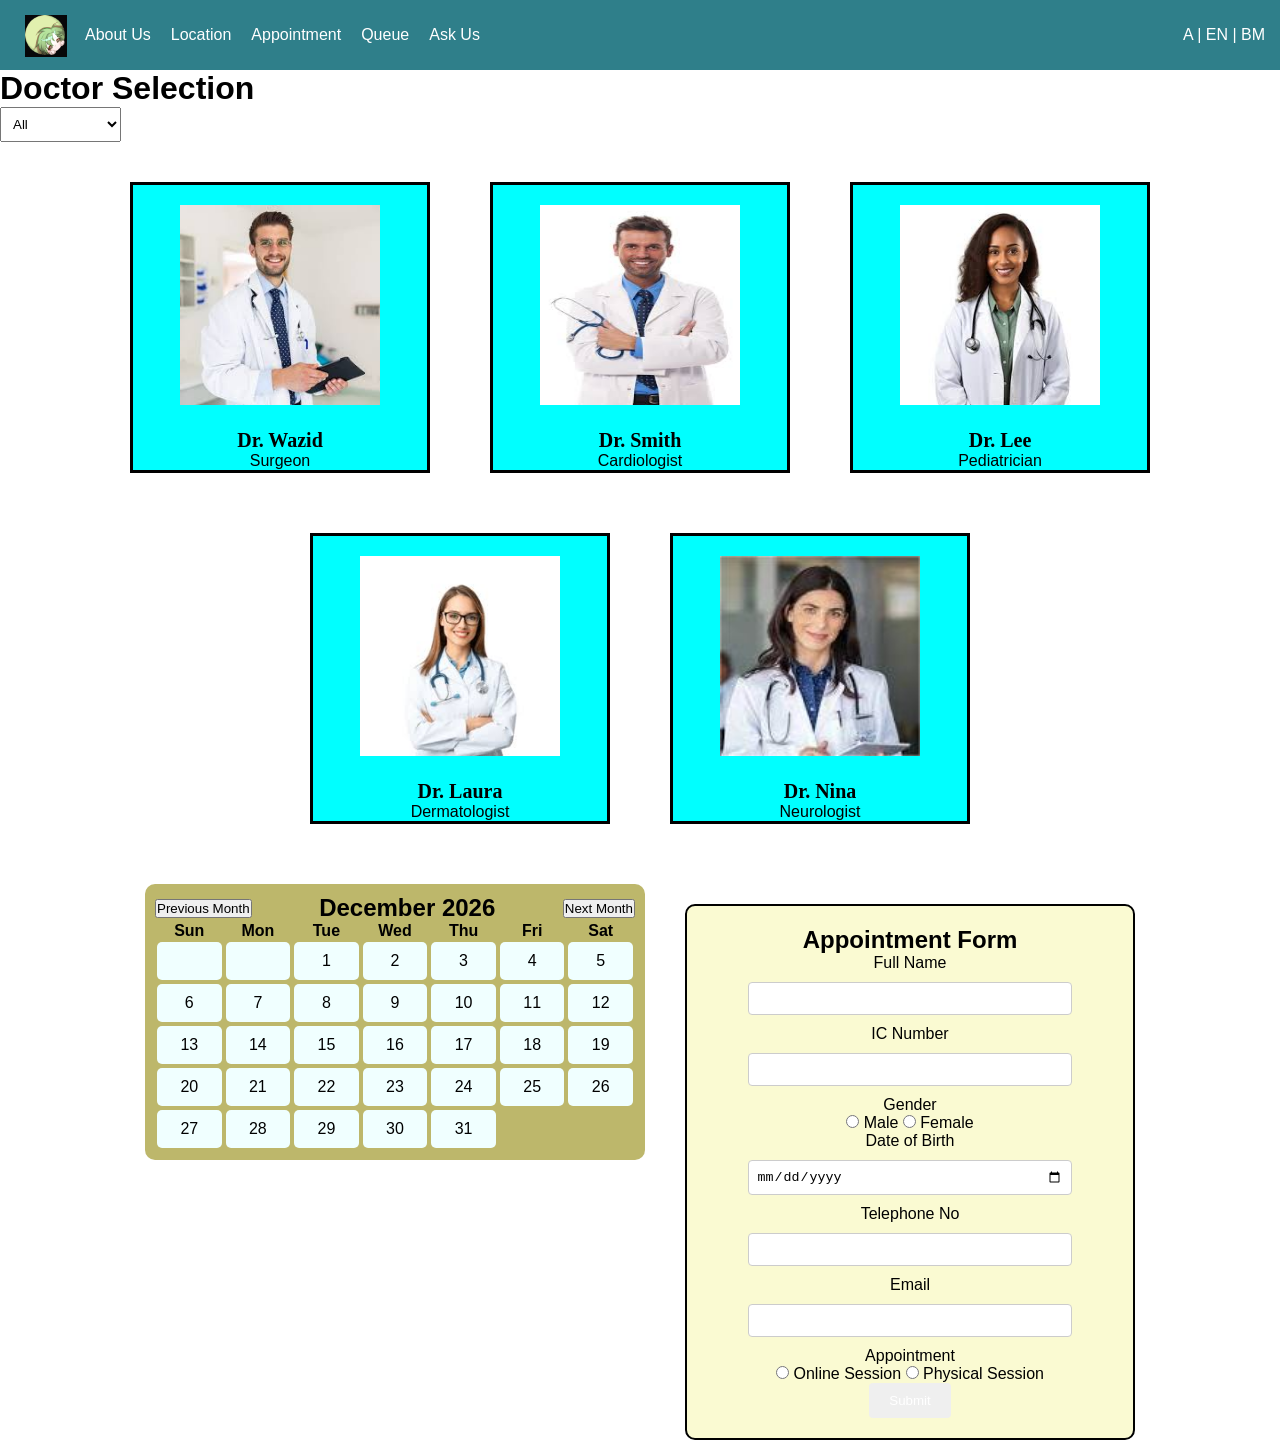
==== app.html @ 0c48ca69 "tkr semua jd navbar usna sticky hover etc just logo punya hover cm x nmpk" ====
<!DOCTYPE html>
<html lang="en">
    <head>
        <meta charset="UTF-8">
        <meta name="viewport" content="width=device-width, initial-scale=1.0">
        <title>Appointment</title>
        <style>

            *{
                margin:0;
                padding:0;
                box-sizing:border-box;
            }

            body{
            margin:0;
            font-family: Arial;
            }

            .navbar {
               background: #2f7f8a;
                padding: 15px;
               display: flex;
               align-items: center;
               position: sticky;
               top: 0;
                  z-index: 1000;
            }

            .navbar a {
               color: white;
               text-decoration: none;
              padding: 10px;
             margin: 0;
            }

            .logo {
               width: 40px;
               height: 40px;
              border-radius: 50%;
              margin-right: 20px;
            }

            .logo:hover{
             background-color:#245e66;
            }

            .lang {
               margin-left: auto;
              color: white;
            }

            .list:hover {
              background-color:#245e66;
            }
            /*navi bar styling*/

            .container {width:300px;
                        margin:20px;
                        background-color: cyan; 
                        text-align:center;
                        border:3px solid black;}
            #container  {display:flex;
                        gap:20px;
                        flex-wrap:wrap;
                        justify-content: center;
                        margin-bottom: 40px;}
            .bottom     {display: flex;
                        flex-direction: row;
                        gap: 40px;
                        align-items: flex-start;
                        justify-content: center;
                        flex-wrap: wrap;}
            .doc_img    {border:1px darkgray;
                        margin-top:20px;
                        margin-bottom:20px;}
            .imgcapt    {font-family:'Times New Roman';
                        font-size:20px;}
            .calendar   {width:500px;
                        padding:10px;
                        border-radius:10px;
                        text-align:center;
                        background: darkkhaki;}
            .header     {display:flex;
                        justify-content:space-between;
                        align-items:center;}
            .days,.dates{display:grid;
                        grid-template-columns:repeat(7,1fr);}
            .days div   {font-weight:bold;}
            .dates div  {padding:10px;
                        margin:2px;
                        background-color: azure;
                        border-radius:5px;
                        cursor:pointer;}
            .dates div:hover{background-color: aquamarine;}
            .selected   {background-color: orange !important;}
            form        {background-color: lightgoldenrodyellow;
                        margin-top: 20px;
                        padding: 20px;
                        text-align:center;
                        border: 2px solid black;
                        border-radius: 10px;
                        width:450px;}
            input[type="text"], input[type="email"], input[type="date"] 
                        {           
                        width: 80%;
                        padding: 8px;
                        margin: 10px 0;
                        border: 1px solid #ccc;
                        border-radius: 4px;}
            input[type="submit"] 
                        {color: white;
                        padding: 10px 20px;
                        border: none;
                        border-radius: 4px;
                        cursor: pointer;}
            input[type="submit"]:hover
                        {background-color: cyan;}
            #docfilter  {margin-bottom:20px;
                        padding:5px;
                        border:1px solid #ccc;
                        border-radius:4px;
                        width:200px;}
            .option:hover {background-color: lightskyblue;}
            #filter {padding: 8px;
                    margin-bottom: 20px;}
        </style>
    </head>
    <body>
        <div class="navbar">
            <div class="logo"><a href="homepage.html"><img src="img/logo.png" alt="To homepage" style="width:42px;height:42px;"></a></div>
            <a href="homepage.html#about-us" class="list">About Us</a>
            <a href="location.html" class="list">Location</a>
            <a href="app.html" class="list">Appointment</a>
            <a href="queue.html" class="list">Queue</a>
            <a href="askDoctor.html" class="list">Ask Us</a>
            <div class="lang">A | EN | BM</div>
        </div>


        <h1>Doctor Selection</h1>
        <select id="filter" onchange="filterDoctors()">
        <option class="option" value="all">All</option>
        <option class="option" value="Surgeon">Surgeon</option>
        <option class="option" value="Cardiologist">Cardiologist</option>
        <option class="option" value="Pediatrician">Pediatrician</option>
        <option class="option" value="Dermatologist">Dermatologist</option>
        <option class="option" value="Neurologist">Neurologist</option>
</select>
        <div id="container"></div>
            <script>
                <!-- Doctor data -->
                let doctors = [
                    {name: "Dr. Wazid",
                     speciality: "Surgeon",
                     image: "doc_image/doc1.jpeg"},

                    {name: "Dr. Smith",
                     speciality: "Cardiologist",
                     image: "doc_image/doc2.jpeg"},

                    {name: "Dr. Lee",
                    speciality: "Pediatrician",
                    image:"doc_image/doc3.jpeg"},

                    {name:"Dr. Laura",
                    speciality: "Dermatologist",
                    image:"doc_image/doc4.jpeg"},

                    {name:"Dr. Nina",
                    speciality: "Neurologist",
                    image:"doc_image/doc5.jpeg"},
                ];
                // Loop for doctor's data
                for (let i=0;i<doctors.length;i++) 
                {
                    document.getElementById("container").innerHTML += `
                        <div class="container">
                            <img class="doc_img" src="${doctors[i].image}" alt="${doctors[i].name}" width="200" height="200"><br>
                            <h3 class="imgcapt">${doctors[i].name}</h3>
                            <p>${doctors[i].speciality}</p>
                        </div>
                    `;
                 }
                 //Filter for doctor's speciality
                function filterDoctors() 
                {
                    let selected = document.getElementById("filter").value;

                    if (selected === "all") 
                    {
                        displayDoctors(doctors);
                    } 

                    else 
                    {
                        let filtered = doctors.filter(doc => doc.speciality === selected);
                        displayDoctors(filtered);
                    }
                }
                function displayDoctors(list) 
                {
                    let container = document.getElementById("container");
                    container.innerHTML = "";

                    for (let i = 0; i < list.length; i++) 
                    {
                        container.innerHTML += `
                        <div class="container">
                            <img class="doc_img" src="${list[i].image}" width="200" height="200"><br>
                            <h3 class="imgcapt">${list[i].name}</h3>
                            <p>${list[i].speciality}</p>
                        </div>`;
                    }
            }
        
            </script>
            <div class="bottom">
            <div class="calendar">
                <div class="header">
                <button onclick="prevMonth()">Previous Month</button>
                <h2 id="monthYear"></h2>
                <button onclick="nextMonth()">Next Month</button>
                </div>
            <div class="days">
                <div>Sun</div>
                <div>Mon</div>
                <div>Tue</div>
                <div>Wed</div>
                <div>Thu</div>
                <div>Fri</div>
                <div>Sat</div>
            </div>
            <div id="dates" class="dates"></div>
        </div>
        <!-- Appointment Form -->
        <form action="">
            <h2>Appointment Form</h2>
            <label for="Full Name">Full Name</label><br>
            <input type="text" name="fname"><br>
            <label for="IC Number">IC Number</label><br>
            <input type="text" name="icno"><br>
            <label for="Gender">Gender</label><br>
            <input type="radio" name="gender" value="male"> Male
            <input type="radio" name="gender" value="female"> Female<br>  
            <label for="Date of Birth">Date of Birth</label><br>
            <input type="date" name="dob"><br>
            <label for="Telephone No">Telephone No</label><br>
            <input type="text" name="telno"><br>
            <label for="Email">Email</label><br>
            <input type="email" name="email"><br>
            <label for="Appointment">Appointment</label><br>
            <input type="radio" name="app" value="Online Session"> Online Session
            <input type="radio" name="app" value="Physical Session"> Physical Session<br>
            <input type="submit" value="Submit">
        </form>
        </div>
        <script>
            //Calendar functionality
            let currentDate= new Date();
            function renderCalendar()
            {
                const dates=document.getElementById("dates");
                const monthYear=document.getElementById("monthYear");
                dates.innerHTML="";
                let year=currentDate.getFullYear();
                let month=currentDate.getMonth();
                let firstDay=new Date(year,month,1).getDay();
                let totalDays=new Date(year,month+1,0).getDate();
                monthYear.innerText=`${currentDate.toLocaleString("default",
                {month:"long",year:"numeric"})}`;

                //empty spaces before start
                for(let i=0;i<firstDay;i++)
                {dates.innerHTML+=`<div></div>`;}

                //actual dates
                for (let i=1;i<=totalDays;i++)
                {
                    dates.innerHTML+=`<div onclick="selectDate(${i})">${i}</div>`;
                }
            }
                function prevMonth()
                {
                    currentDate.setMonth(currentDate.getMonth()-1);
                    renderCalendar();
                }

                function nextMonth()
                {
                    currentDate.setMonth(currentDate.getMonth()+1);
                    renderCalendar();
                }

                function selectDate(day)
                {
                    alert("Selected date: " + day + " " + currentDate.toLocaleString("default",{month:"long",year:"numeric"}));
                }
                
                renderCalendar();

        </script>
        
    </body>
</html>
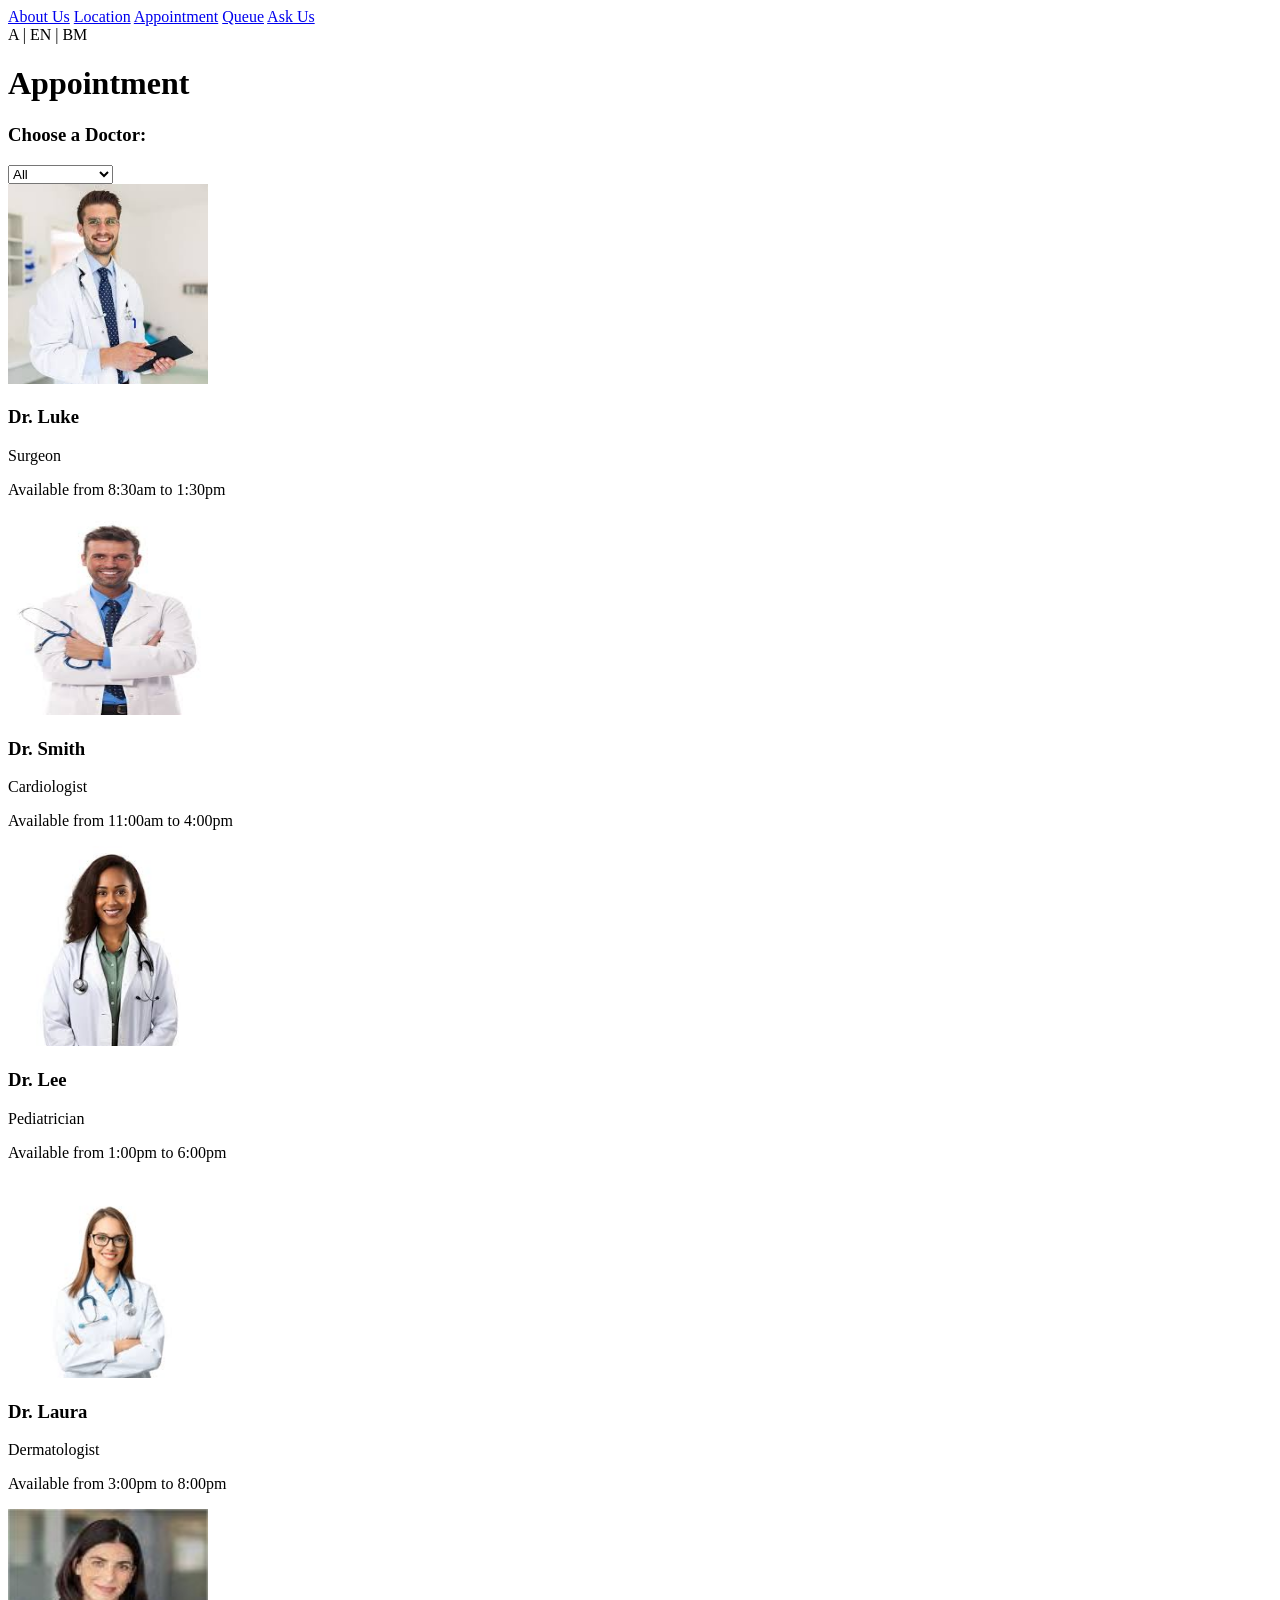
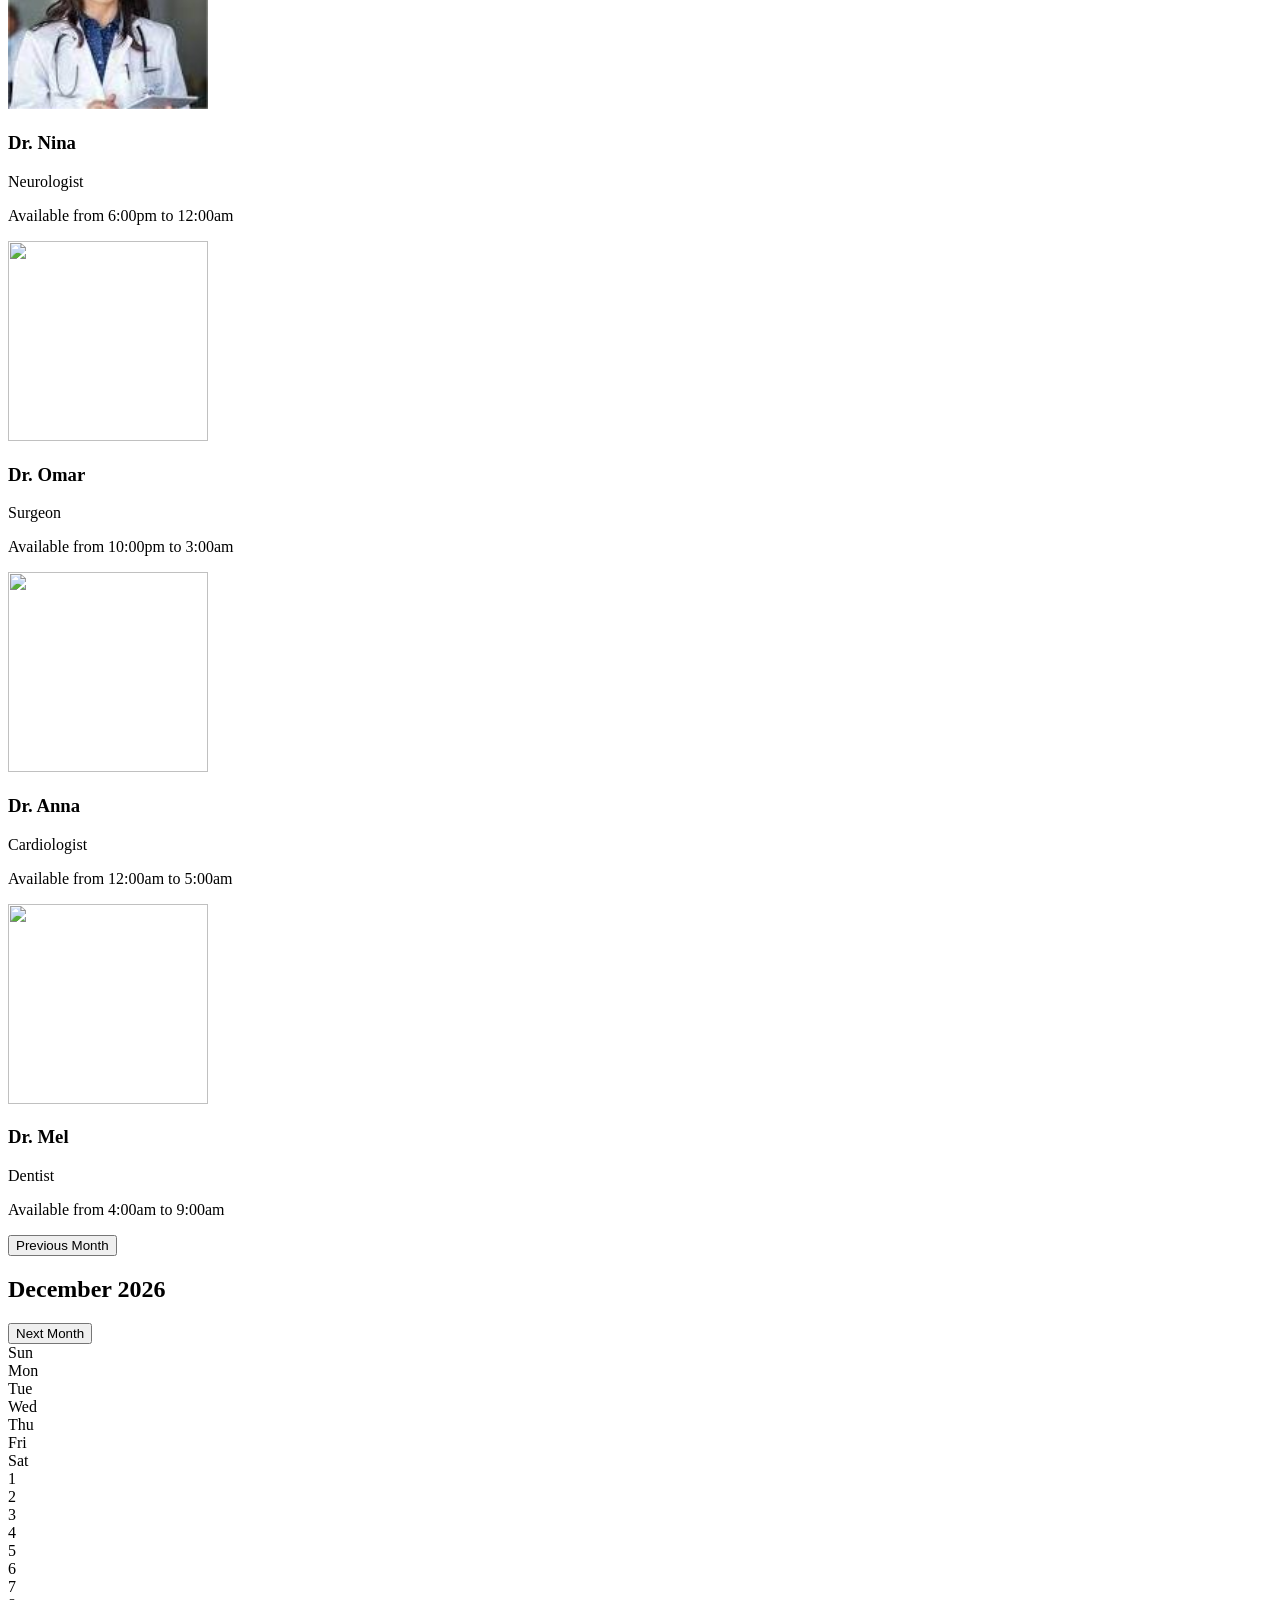
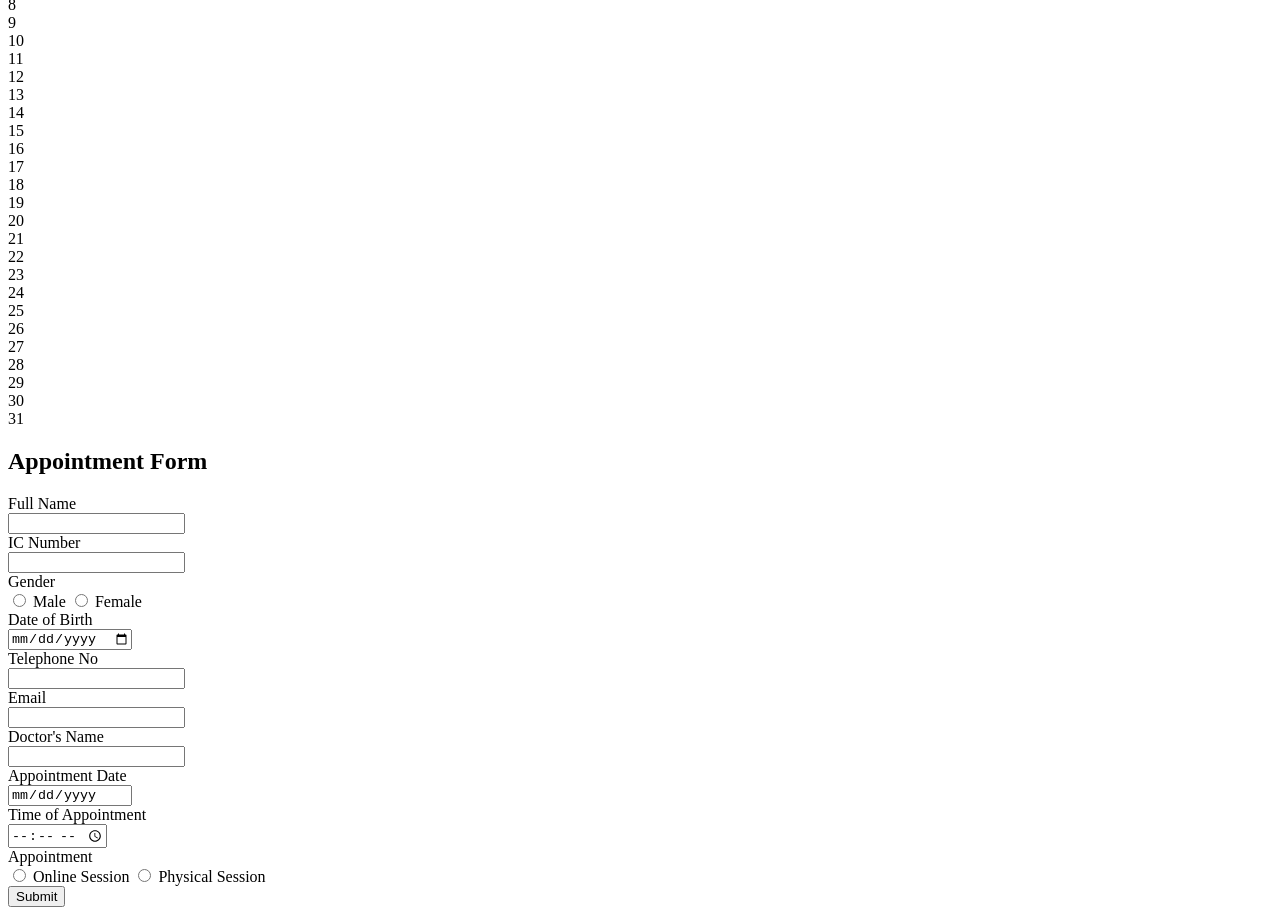
==== commit 8ae5c4dc: "Merge branch 'main' of https://github.com/anbakuia47/Webtech" ====
--- a/app.html
+++ b/app.html
@@ -4,185 +4,86 @@
         <meta charset="UTF-8">
         <meta name="viewport" content="width=device-width, initial-scale=1.0">
         <title>Appointment</title>
-        <style>
-
-            *{
-                margin:0;
-                padding:0;
-                box-sizing:border-box;
-            }
-
-            body{
-            margin:0;
-            font-family: Arial;
-            }
-
-            .navbar {
-               background: #2f7f8a;
-                padding: 15px;
-               display: flex;
-               align-items: center;
-               position: sticky;
-               top: 0;
-                  z-index: 1000;
-            }
-
-            .navbar a {
-               color: white;
-               text-decoration: none;
-              padding: 10px;
-             margin: 0;
-            }
-
-            .logo {
-               width: 40px;
-               height: 40px;
-              border-radius: 50%;
-              margin-right: 20px;
-            }
-
-            .logo:hover{
-             background-color:#245e66;
-            }
-
-            .lang {
-               margin-left: auto;
-              color: white;
-            }
-
-            .list:hover {
-              background-color:#245e66;
-            }
-            /*navi bar styling*/
-
-            .container {width:300px;
-                        margin:20px;
-                        background-color: cyan; 
-                        text-align:center;
-                        border:3px solid black;}
-            #container  {display:flex;
-                        gap:20px;
-                        flex-wrap:wrap;
-                        justify-content: center;
-                        margin-bottom: 40px;}
-            .bottom     {display: flex;
-                        flex-direction: row;
-                        gap: 40px;
-                        align-items: flex-start;
-                        justify-content: center;
-                        flex-wrap: wrap;}
-            .doc_img    {border:1px darkgray;
-                        margin-top:20px;
-                        margin-bottom:20px;}
-            .imgcapt    {font-family:'Times New Roman';
-                        font-size:20px;}
-            .calendar   {width:500px;
-                        padding:10px;
-                        border-radius:10px;
-                        text-align:center;
-                        background: darkkhaki;}
-            .header     {display:flex;
-                        justify-content:space-between;
-                        align-items:center;}
-            .days,.dates{display:grid;
-                        grid-template-columns:repeat(7,1fr);}
-            .days div   {font-weight:bold;}
-            .dates div  {padding:10px;
-                        margin:2px;
-                        background-color: azure;
-                        border-radius:5px;
-                        cursor:pointer;}
-            .dates div:hover{background-color: aquamarine;}
-            .selected   {background-color: orange !important;}
-            form        {background-color: lightgoldenrodyellow;
-                        margin-top: 20px;
-                        padding: 20px;
-                        text-align:center;
-                        border: 2px solid black;
-                        border-radius: 10px;
-                        width:450px;}
-            input[type="text"], input[type="email"], input[type="date"] 
-                        {           
-                        width: 80%;
-                        padding: 8px;
-                        margin: 10px 0;
-                        border: 1px solid #ccc;
-                        border-radius: 4px;}
-            input[type="submit"] 
-                        {color: white;
-                        padding: 10px 20px;
-                        border: none;
-                        border-radius: 4px;
-                        cursor: pointer;}
-            input[type="submit"]:hover
-                        {background-color: cyan;}
-            #docfilter  {margin-bottom:20px;
-                        padding:5px;
-                        border:1px solid #ccc;
-                        border-radius:4px;
-                        width:200px;}
-            .option:hover {background-color: lightskyblue;}
-            #filter {padding: 8px;
-                    margin-bottom: 20px;}
-        </style>
+        <link rel="stylesheet" href="app.css">
     </head>
     <body>
+        <!-- Navigation Bar -->
         <div class="navbar">
-            <div class="logo"><a href="homepage.html"><img src="img/logo.png" alt="To homepage" style="width:42px;height:42px;"></a></div>
-            <a href="homepage.html#about-us" class="list">About Us</a>
-            <a href="location.html" class="list">Location</a>
-            <a href="app.html" class="list">Appointment</a>
-            <a href="queue.html" class="list">Queue</a>
-            <a href="askDoctor.html" class="list">Ask Us</a>
-            <div class="lang">A | EN | BM</div>
+            <div class="logo"></div>
+                <a href="homepage.html">About Us</a>
+                <a href="location.html">Location</a>
+                <a href="app.html">Appointment</a>
+                <a href="queue.html">Queue</a>
+                <a href="askDoctor.html">Ask Us</a>
+                <div class="lang">A | EN | BM</div>
         </div>
-
-
-        <h1>Doctor Selection</h1>
+        <!--Doctor's Filter-->
+        <h1>Appointment</h1>
+        <h3>Choose a Doctor:</h3>
         <select id="filter" onchange="filterDoctors()">
-        <option class="option" value="all">All</option>
-        <option class="option" value="Surgeon">Surgeon</option>
-        <option class="option" value="Cardiologist">Cardiologist</option>
-        <option class="option" value="Pediatrician">Pediatrician</option>
-        <option class="option" value="Dermatologist">Dermatologist</option>
-        <option class="option" value="Neurologist">Neurologist</option>
-</select>
-        <div id="container"></div>
+        <option value="all">All</option>
+        <option value="Surgeon">Surgeon</option>
+        <option value="Cardiologist">Cardiologist</option>
+        <option value="Pediatrician">Pediatrician</option>
+        <option value="Dermatologist">Dermatologist</option>
+        <option value="Neurologist">Neurologist</option>
+        <option value="Dentist">Dentist</option>
+        </select>
+        <div id="doctorList"></div>
             <script>
-                <!-- Doctor data -->
+                //Doctor's data
                 let doctors = [
-                    {name: "Dr. Wazid",
+                    {name: "Dr. Luke",
                      speciality: "Surgeon",
-                     image: "doc_image/doc1.jpeg"},
+                     image: "doc_image/doc1.jpeg",
+                     caption:"Available from 8:30am to 1:30pm",
+                    availability: { start: "08:30", end: "13:30" }},
 
                     {name: "Dr. Smith",
                      speciality: "Cardiologist",
-                     image: "doc_image/doc2.jpeg"},
+                     image: "doc_image/doc2.jpeg",
+                     caption:"Available from 11:00am to 4:00pm",
+                    availability: { start: "11:00", end: "16:00" }},
 
                     {name: "Dr. Lee",
-                    speciality: "Pediatrician",
-                    image:"doc_image/doc3.jpeg"},
+                     speciality: "Pediatrician",
+                     image:"doc_image/doc3.jpeg",
+                     caption:"Available from 1:00pm to 6:00pm",
+                    availability: { start: "13:00", end: "18:00" }},
 
                     {name:"Dr. Laura",
-                    speciality: "Dermatologist",
-                    image:"doc_image/doc4.jpeg"},
+                     speciality: "Dermatologist",
+                     image:"doc_image/doc4.jpeg",
+                     caption:"Available from 3:00pm to 8:00pm",
+                    availability: { start: "15:00", end: "20:00" }},
 
                     {name:"Dr. Nina",
                     speciality: "Neurologist",
-                    image:"doc_image/doc5.jpeg"},
+                    image:"doc_image/doc5.jpeg",
+                    caption:"Available from 6:00pm to 12:00am",
+                    availability: { start: "18:00", end: "00:00" }},
+
+                    {name:"Dr. Omar",
+                     speciality: "Surgeon",
+                     image:"doc_image/doc6.jpeg",
+                     caption:"Available from 10:00pm to 3:00am",
+                     availability: { start: "22:00", end: "03:00" }},
+
+                    {name:"Dr. Anna",
+                     speciality: "Cardiologist",
+                     image:"doc_image/doc7.jpeg",
+                     caption:"Available from 12:00am to 5:00am",
+                     availability: { start: "00:00", end: "05:00" }},
+
+                    {name:"Dr. Mel",
+                    speciality:"Dentist",
+                    image:"doc_image/doc8.jpeg",
+                    caption:"Available from 4:00am to 9:00am",
+                    availability: { start: "04:00", end: "09:00" }}
+                    
                 ];
-                // Loop for doctor's data
-                for (let i=0;i<doctors.length;i++) 
-                {
-                    document.getElementById("container").innerHTML += `
-                        <div class="container">
-                            <img class="doc_img" src="${doctors[i].image}" alt="${doctors[i].name}" width="200" height="200"><br>
-                            <h3 class="imgcapt">${doctors[i].name}</h3>
-                            <p>${doctors[i].speciality}</p>
-                        </div>
-                    `;
-                 }
-                 //Filter for doctor's speciality
+                displayDoctors(doctors);
+                //Filter for doctor's speciality
                 function filterDoctors() 
                 {
                     let selected = document.getElementById("filter").value;
@@ -200,20 +101,34 @@
                 }
                 function displayDoctors(list) 
                 {
-                    let container = document.getElementById("container");
+                    let container = document.getElementById("doctorList");
                     container.innerHTML = "";
 
                     for (let i = 0; i < list.length; i++) 
                     {
                         container.innerHTML += `
-                        <div class="container">
+                        <div class="container" onclick="selectDoctor('${list[i].name}',this)">
                             <img class="doc_img" src="${list[i].image}" width="200" height="200"><br>
                             <h3 class="imgcapt">${list[i].name}</h3>
                             <p>${list[i].speciality}</p>
+                            <p>${list[i].caption}</p>
                         </div>`;
                     }
-            }
-        
+                }
+                let selectedDoctor = null;
+                function selectDoctor(name,element)
+                {
+                     // remove highlight from all doctors
+                    let all = document.querySelectorAll(".container");
+                    all.forEach(d => d.classList.remove("selectedDoctor"));
+
+                    // highlight the chosen doctor
+                    element.classList.add("selectedDoctor");
+
+                    //insert the doctor's name into the form
+                    document.getElementById("docname").value = name;
+                    selectedDoctor = doctors.find(d => d.name === name);
+                }
             </script>
             <div class="bottom">
             <div class="calendar">
@@ -234,32 +149,77 @@
             <div id="dates" class="dates"></div>
         </div>
         <!-- Appointment Form -->
-        <form action="">
+        <form id="appointmentForm">
             <h2>Appointment Form</h2>
-            <label for="Full Name">Full Name</label><br>
-            <input type="text" name="fname"><br>
-            <label for="IC Number">IC Number</label><br>
-            <input type="text" name="icno"><br>
-            <label for="Gender">Gender</label><br>
-            <input type="radio" name="gender" value="male"> Male
-            <input type="radio" name="gender" value="female"> Female<br>  
-            <label for="Date of Birth">Date of Birth</label><br>
-            <input type="date" name="dob"><br>
-            <label for="Telephone No">Telephone No</label><br>
-            <input type="text" name="telno"><br>
-            <label for="Email">Email</label><br>
-            <input type="email" name="email"><br>
-            <label for="Appointment">Appointment</label><br>
-            <input type="radio" name="app" value="Online Session"> Online Session
-            <input type="radio" name="app" value="Physical Session"> Physical Session<br>
+            <label>Full Name</label><br>
+            <input type="text" name="fname" required><br>
+            <label>IC Number</label><br>
+            <input type="text" name="icno" required><br>
+            <label>Gender</label><br>
+            <div class="radio-group">
+                <label><input type="radio" name="gender" value="male" required> Male</label>
+                <label><input type="radio" name="gender" value="female"> Female</label>
+            </div>  
+            <label>Date of Birth</label><br>
+            <input type="date" name="dob" required><br>
+            <label>Telephone No</label><br>
+            <input type="text" name="telno" required><br>
+            <label>Email</label><br>
+            <input type="email" name="email" required><br>
+            <label>Doctor's Name</label><br>
+            <input type="text" id="docname" name="docname" readonly><br>
+            <label>Appointment Date</label><br>
+            <input type="date" id="appointmentDate" name="app_date" readonly><br>
+            <label>Time of Appointment</label><br>
+            <input type="time" name="app_time" required><br>
+            <label>Appointment</label><br>
+            <div class="radio-group">
+                <label><input type="radio" name="app" value="Online Session" required> Online Session</label>
+                <label><input type="radio" name="app" value="Physical Session"> Physical Session</label>
+            </div>
             <input type="submit" value="Submit">
+            <p id="successMsg"></p>
         </form>
         </div>
         <script>
+            document.getElementById("appointmentForm").addEventListener("submit", function(e) 
+            {
+                e.preventDefault(); 
+                let time = document.querySelector("input[name='app_time']").value;
+                if (!selectedDoctor)
+                {
+                    alert("Please select a doctor first!");
+                    return;
+                }
+                let start = selectedDoctor.availability.start;
+                let end = selectedDoctor.availability.end;
+
+                if (start < end) 
+                {
+                    if (time < start || time > end)
+                    {
+                        alert(`Doctor only available between ${start} - ${end}`);
+                        return;
+                    }
+                }
+                else 
+                {
+                    if (!(time >= start || time <= end))
+                    {
+                        alert(`Doctor only available between ${start} - ${end}`);
+                        return;
+                    }
+                }
+
+                // Submitted form message
+                document.getElementById("successMsg").innerText = "Your data has been submitted";
+            });
+
             //Calendar functionality
             let currentDate= new Date();
             function renderCalendar()
             {
+                
                 const dates=document.getElementById("dates");
                 const monthYear=document.getElementById("monthYear");
                 dates.innerHTML="";
@@ -272,12 +232,25 @@
 
                 //empty spaces before start
                 for(let i=0;i<firstDay;i++)
-                {dates.innerHTML+=`<div></div>`;}
+                {
+                    dates.innerHTML+=`<div class="empty"></div>`;
+                }
 
                 //actual dates
+                let today = new Date();
+                today.setHours(0,0,0,0);
                 for (let i=1;i<=totalDays;i++)
                 {
-                    dates.innerHTML+=`<div onclick="selectDate(${i})">${i}</div>`;
+ 
+                    let checkDate = new Date(year, month, i);
+                    if (checkDate < today)  
+                    {
+                        dates.innerHTML += `<div class="empty">${i}</div>`;
+                    }                    
+                    else 
+                    {
+                        dates.innerHTML += `<div onclick="selectDate(${i}, this)">${i}</div>`;
+                    }
                 }
             }
                 function prevMonth()
@@ -292,14 +265,20 @@
                     renderCalendar();
                 }
 
-                function selectDate(day)
-                {
-                    alert("Selected date: " + day + " " + currentDate.toLocaleString("default",{month:"long",year:"numeric"}));
-                }
-                
+                function selectDate(day, element)
+                {
+                    let allDates = document.querySelectorAll("#dates div");
+                    allDates.forEach(d => d.classList.remove("selected"));
+                    let month = currentDate.getMonth();
+                    let year = currentDate.getFullYear();
+                    element.classList.add("selected");
+                    let formattedDate = year + "-" + 
+                    String(month + 1).padStart(2, '0') + "-" + 
+                    String(day).padStart(2, '0');
+                    document.getElementById("appointmentDate").value = formattedDate;
+                }
+
                 renderCalendar();
-
         </script>
-        
     </body>
 </html>
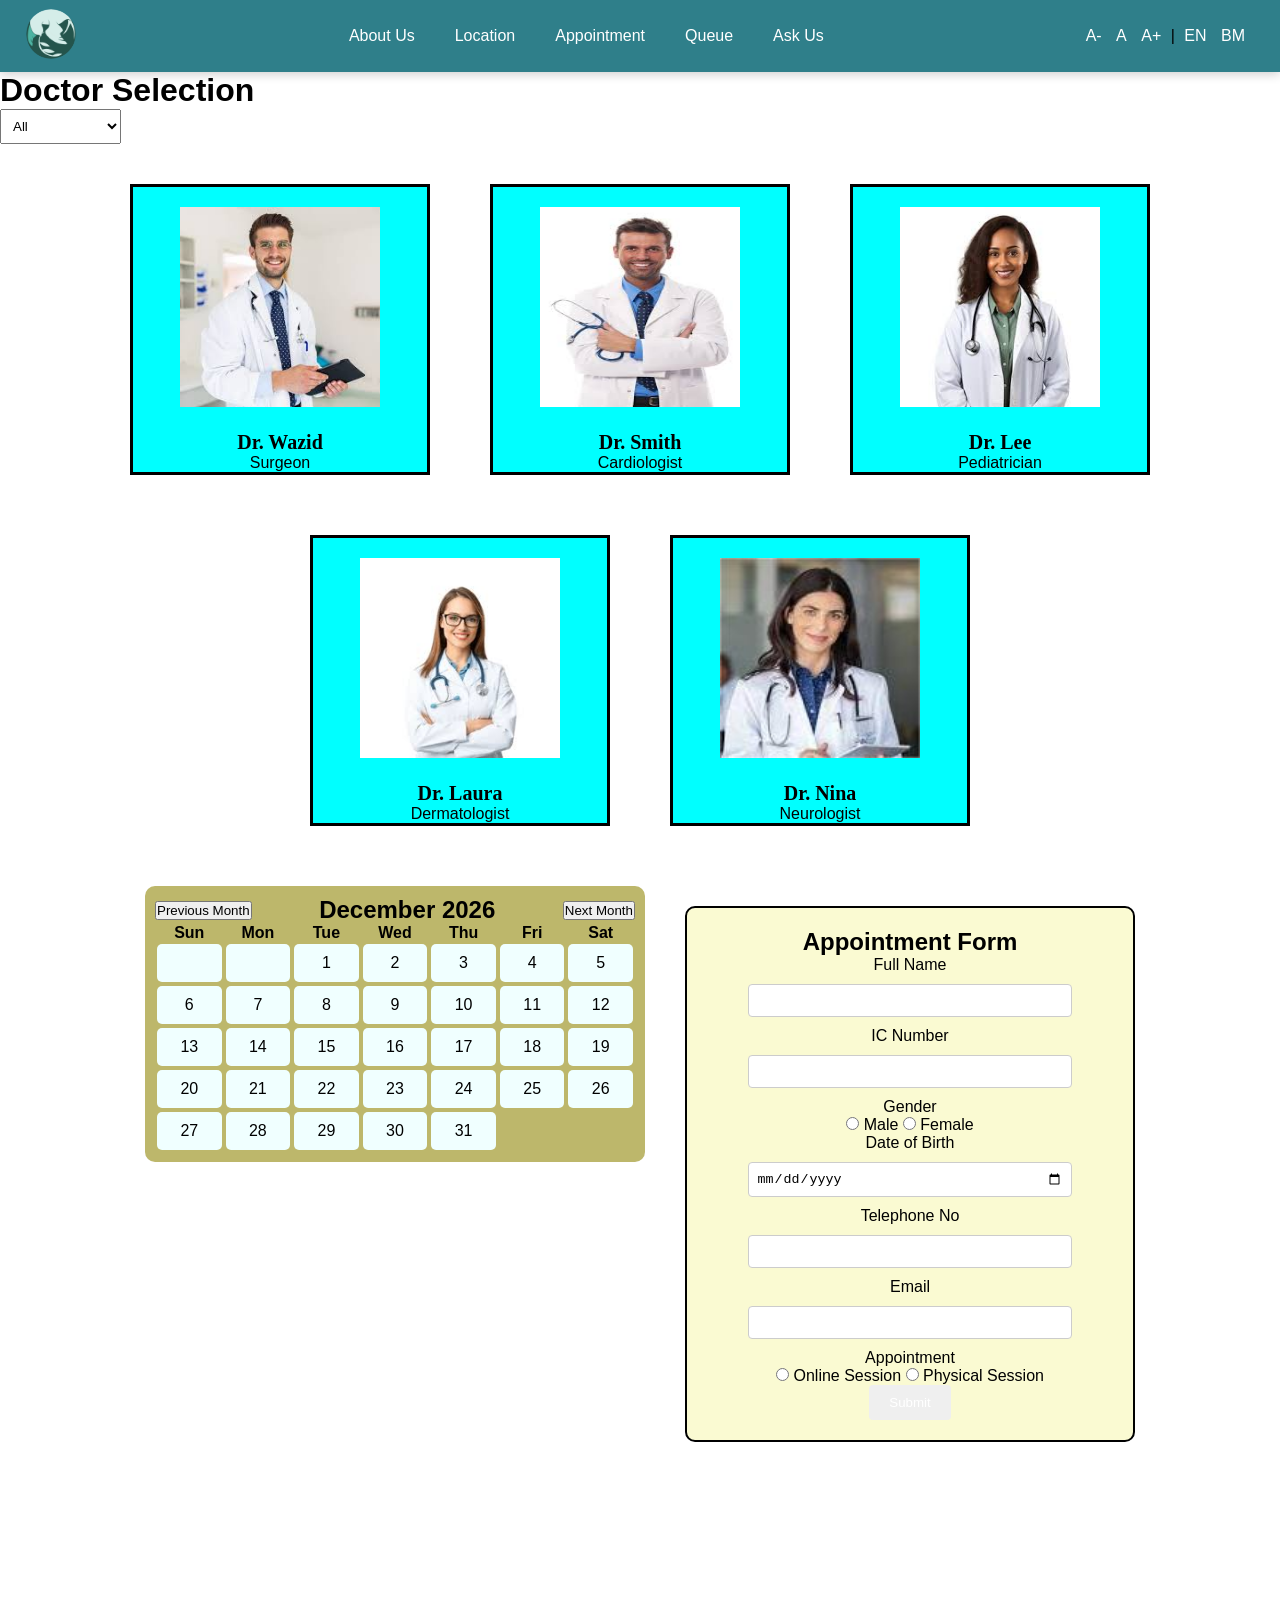
==== commit a942ea1c: "ask us ngan appointment punya navbar fix" ====
--- a/app.html
+++ b/app.html
@@ -4,86 +4,249 @@
         <meta charset="UTF-8">
         <meta name="viewport" content="width=device-width, initial-scale=1.0">
         <title>Appointment</title>
-        <link rel="stylesheet" href="app.css">
+        <style>
+
+            *{
+                margin:0;
+                padding:0;
+                box-sizing:border-box;
+            }
+
+            body{
+                margin:0;
+                font-family: Arial;
+               min-height:200vh;
+            }
+
+            .small-text{
+               font-size: 12px;
+            }
+
+            .medium-text{
+               font-size: 16px;
+            }
+
+            .large-text{
+                font-size: 20px;
+            }
+            .resizable {
+              transition: font-size 0.3s ease;
+            }
+
+            #content{
+                transition: font-size 0.3s ease;
+            }
+
+           .navbar {
+               position: sticky;
+               top: 0;
+               z-index: 1000;
+
+               background: #2f7f8a;
+               padding: 15px 30px;
+
+               display: flex;
+              justify-content: space-between;
+                 align-items: center;
+
+                 width: 100%;
+
+                 box-shadow: 0 2px 10px rgba(0,0,0,0.2);
+            }
+
+            .logo {
+                width: 42px;
+                height: 42px;
+               margin-right: 20px;
+
+                display: flex;
+                align-items: center;
+                justify-content: center;
+            }
+
+            .logo img{
+                width: 50px;
+                height: 50px;
+                object-fit: cover;
+                border-radius: 50%;
+            }
+
+            .logo img:hover{
+                transform: scale(1.05);
+                transition: 0.2s;
+            }
+
+            .menu {
+                display: flex;
+               gap: 40px;
+            }
+
+            .menu a {
+                color: white;
+                text-decoration: none;
+            }
+
+            .menu a:hover {
+                color: #ffd700;
+               border-bottom: 2px solid #ffd700;
+            }
+
+            .right span {
+               color: white;
+               margin: 0 5px;
+               cursor: pointer;
+            }
+
+            .right span:hover {
+               color: #ffd700;
+            }
+            /*navi bar styling*/
+
+            .container {width:300px;
+                        margin:20px;
+                        background-color: cyan; 
+                        text-align:center;
+                        border:3px solid black;}
+            #container  {display:flex;
+                        gap:20px;
+                        flex-wrap:wrap;
+                        justify-content: center;
+                        margin-bottom: 40px;}
+            .bottom     {display: flex;
+                        flex-direction: row;
+                        gap: 40px;
+                        align-items: flex-start;
+                        justify-content: center;
+                        flex-wrap: wrap;}
+            .doc_img    {border:1px darkgray;
+                        margin-top:20px;
+                        margin-bottom:20px;}
+            .imgcapt    {font-family:'Times New Roman';
+                        font-size:20px;}
+            .calendar   {width:500px;
+                        padding:10px;
+                        border-radius:10px;
+                        text-align:center;
+                        background: darkkhaki;}
+            .header     {display:flex;
+                        justify-content:space-between;
+                        align-items:center;}
+            .days,.dates{display:grid;
+                        grid-template-columns:repeat(7,1fr);}
+            .days div   {font-weight:bold;}
+            .dates div  {padding:10px;
+                        margin:2px;
+                        background-color: azure;
+                        border-radius:5px;
+                        cursor:pointer;}
+            .dates div:hover{background-color: aquamarine;}
+            .selected   {background-color: orange !important;}
+            form        {background-color: lightgoldenrodyellow;
+                        margin-top: 20px;
+                        padding: 20px;
+                        text-align:center;
+                        border: 2px solid black;
+                        border-radius: 10px;
+                        width:450px;}
+            input[type="text"], input[type="email"], input[type="date"] 
+                        {           
+                        width: 80%;
+                        padding: 8px;
+                        margin: 10px 0;
+                        border: 1px solid #ccc;
+                        border-radius: 4px;}
+            input[type="submit"] 
+                        {color: white;
+                        padding: 10px 20px;
+                        border: none;
+                        border-radius: 4px;
+                        cursor: pointer;}
+            input[type="submit"]:hover
+                        {background-color: cyan;}
+            #docfilter  {margin-bottom:20px;
+                        padding:5px;
+                        border:1px solid #ccc;
+                        border-radius:4px;
+                        width:200px;}
+            .option:hover {background-color: lightskyblue;}
+            #filter {padding: 8px;
+                    margin-bottom: 20px;}
+        </style>
     </head>
     <body>
-        <!-- Navigation Bar -->
-        <div class="navbar">
-            <div class="logo"></div>
-                <a href="homepage.html">About Us</a>
-                <a href="location.html">Location</a>
-                <a href="app.html">Appointment</a>
-                <a href="queue.html">Queue</a>
-                <a href="askDoctor.html">Ask Us</a>
-                <div class="lang">A | EN | BM</div>
-        </div>
-        <!--Doctor's Filter-->
-        <h1>Appointment</h1>
-        <h3>Choose a Doctor:</h3>
+    <div class="navbar">
+    <div class="logo">
+    <a href="homepage.html">
+        <img src="img/logo.png" alt="To homepage">
+    </a>
+</div>
+
+    <div class="menu resizable medium-text">
+        <a href="homepage.html#about-us" id="navAbout">About Us</a>
+        <a href="location.html" id="navLocation">Location</a>
+        <a href="app.html" id="navApp">Appointment</a>
+        <a href="queue.html" id="navQueue">Queue</a>
+        <a href="askDoctor.html" id="navAsk">Ask Us</a>
+    </div>
+
+    <div class="right resizable medium-text">
+        <span onclick="setFont('small')">A-</span>
+        <span onclick="setFont('medium')">A</span>
+        <span onclick="setFont('large')">A+</span>
+        |
+        <span onclick="setLang('en')">EN</span>
+        <span onclick="setLang('bm')">BM</span>
+    </div>
+</div>
+
+</div>
+
+<div id="content" class="resizable medium-text">
+        <h1>Doctor Selection</h1>
         <select id="filter" onchange="filterDoctors()">
-        <option value="all">All</option>
-        <option value="Surgeon">Surgeon</option>
-        <option value="Cardiologist">Cardiologist</option>
-        <option value="Pediatrician">Pediatrician</option>
-        <option value="Dermatologist">Dermatologist</option>
-        <option value="Neurologist">Neurologist</option>
-        <option value="Dentist">Dentist</option>
-        </select>
-        <div id="doctorList"></div>
+        <option class="option" value="all">All</option>
+        <option class="option" value="Surgeon">Surgeon</option>
+        <option class="option" value="Cardiologist">Cardiologist</option>
+        <option class="option" value="Pediatrician">Pediatrician</option>
+        <option class="option" value="Dermatologist">Dermatologist</option>
+        <option class="option" value="Neurologist">Neurologist</option>
+</select>
+        <div id="container"></div>
             <script>
-                //Doctor's data
+                <!-- Doctor data -->
                 let doctors = [
-                    {name: "Dr. Luke",
+                    {name: "Dr. Wazid",
                      speciality: "Surgeon",
-                     image: "doc_image/doc1.jpeg",
-                     caption:"Available from 8:30am to 1:30pm",
-                    availability: { start: "08:30", end: "13:30" }},
+                     image: "doc_image/doc1.jpeg"},
 
                     {name: "Dr. Smith",
                      speciality: "Cardiologist",
-                     image: "doc_image/doc2.jpeg",
-                     caption:"Available from 11:00am to 4:00pm",
-                    availability: { start: "11:00", end: "16:00" }},
+                     image: "doc_image/doc2.jpeg"},
 
                     {name: "Dr. Lee",
-                     speciality: "Pediatrician",
-                     image:"doc_image/doc3.jpeg",
-                     caption:"Available from 1:00pm to 6:00pm",
-                    availability: { start: "13:00", end: "18:00" }},
+                    speciality: "Pediatrician",
+                    image:"doc_image/doc3.jpeg"},
 
                     {name:"Dr. Laura",
-                     speciality: "Dermatologist",
-                     image:"doc_image/doc4.jpeg",
-                     caption:"Available from 3:00pm to 8:00pm",
-                    availability: { start: "15:00", end: "20:00" }},
+                    speciality: "Dermatologist",
+                    image:"doc_image/doc4.jpeg"},
 
                     {name:"Dr. Nina",
                     speciality: "Neurologist",
-                    image:"doc_image/doc5.jpeg",
-                    caption:"Available from 6:00pm to 12:00am",
-                    availability: { start: "18:00", end: "00:00" }},
-
-                    {name:"Dr. Omar",
-                     speciality: "Surgeon",
-                     image:"doc_image/doc6.jpeg",
-                     caption:"Available from 10:00pm to 3:00am",
-                     availability: { start: "22:00", end: "03:00" }},
-
-                    {name:"Dr. Anna",
-                     speciality: "Cardiologist",
-                     image:"doc_image/doc7.jpeg",
-                     caption:"Available from 12:00am to 5:00am",
-                     availability: { start: "00:00", end: "05:00" }},
-
-                    {name:"Dr. Mel",
-                    speciality:"Dentist",
-                    image:"doc_image/doc8.jpeg",
-                    caption:"Available from 4:00am to 9:00am",
-                    availability: { start: "04:00", end: "09:00" }}
-                    
+                    image:"doc_image/doc5.jpeg"},
                 ];
-                displayDoctors(doctors);
-                //Filter for doctor's speciality
+                // Loop for doctor's data
+                for (let i=0;i<doctors.length;i++) 
+                {
+                    document.getElementById("container").innerHTML += `
+                        <div class="container">
+                            <img class="doc_img" src="${doctors[i].image}" alt="${doctors[i].name}" width="200" height="200"><br>
+                            <h3 class="imgcapt">${doctors[i].name}</h3>
+                            <p>${doctors[i].speciality}</p>
+                        </div>
+                    `;
+                 }
+                 //Filter for doctor's speciality
                 function filterDoctors() 
                 {
                     let selected = document.getElementById("filter").value;
@@ -101,34 +264,20 @@
                 }
                 function displayDoctors(list) 
                 {
-                    let container = document.getElementById("doctorList");
+                    let container = document.getElementById("container");
                     container.innerHTML = "";
 
                     for (let i = 0; i < list.length; i++) 
                     {
                         container.innerHTML += `
-                        <div class="container" onclick="selectDoctor('${list[i].name}',this)">
+                        <div class="container">
                             <img class="doc_img" src="${list[i].image}" width="200" height="200"><br>
                             <h3 class="imgcapt">${list[i].name}</h3>
                             <p>${list[i].speciality}</p>
-                            <p>${list[i].caption}</p>
                         </div>`;
                     }
-                }
-                let selectedDoctor = null;
-                function selectDoctor(name,element)
-                {
-                     // remove highlight from all doctors
-                    let all = document.querySelectorAll(".container");
-                    all.forEach(d => d.classList.remove("selectedDoctor"));
-
-                    // highlight the chosen doctor
-                    element.classList.add("selectedDoctor");
-
-                    //insert the doctor's name into the form
-                    document.getElementById("docname").value = name;
-                    selectedDoctor = doctors.find(d => d.name === name);
-                }
+            }
+        
             </script>
             <div class="bottom">
             <div class="calendar">
@@ -149,77 +298,32 @@
             <div id="dates" class="dates"></div>
         </div>
         <!-- Appointment Form -->
-        <form id="appointmentForm">
+        <form action="">
             <h2>Appointment Form</h2>
-            <label>Full Name</label><br>
-            <input type="text" name="fname" required><br>
-            <label>IC Number</label><br>
-            <input type="text" name="icno" required><br>
-            <label>Gender</label><br>
-            <div class="radio-group">
-                <label><input type="radio" name="gender" value="male" required> Male</label>
-                <label><input type="radio" name="gender" value="female"> Female</label>
-            </div>  
-            <label>Date of Birth</label><br>
-            <input type="date" name="dob" required><br>
-            <label>Telephone No</label><br>
-            <input type="text" name="telno" required><br>
-            <label>Email</label><br>
-            <input type="email" name="email" required><br>
-            <label>Doctor's Name</label><br>
-            <input type="text" id="docname" name="docname" readonly><br>
-            <label>Appointment Date</label><br>
-            <input type="date" id="appointmentDate" name="app_date" readonly><br>
-            <label>Time of Appointment</label><br>
-            <input type="time" name="app_time" required><br>
-            <label>Appointment</label><br>
-            <div class="radio-group">
-                <label><input type="radio" name="app" value="Online Session" required> Online Session</label>
-                <label><input type="radio" name="app" value="Physical Session"> Physical Session</label>
-            </div>
+            <label for="Full Name">Full Name</label><br>
+            <input type="text" name="fname"><br>
+            <label for="IC Number">IC Number</label><br>
+            <input type="text" name="icno"><br>
+            <label for="Gender">Gender</label><br>
+            <input type="radio" name="gender" value="male"> Male
+            <input type="radio" name="gender" value="female"> Female<br>  
+            <label for="Date of Birth">Date of Birth</label><br>
+            <input type="date" name="dob"><br>
+            <label for="Telephone No">Telephone No</label><br>
+            <input type="text" name="telno"><br>
+            <label for="Email">Email</label><br>
+            <input type="email" name="email"><br>
+            <label for="Appointment">Appointment</label><br>
+            <input type="radio" name="app" value="Online Session"> Online Session
+            <input type="radio" name="app" value="Physical Session"> Physical Session<br>
             <input type="submit" value="Submit">
-            <p id="successMsg"></p>
         </form>
         </div>
         <script>
-            document.getElementById("appointmentForm").addEventListener("submit", function(e) 
-            {
-                e.preventDefault(); 
-                let time = document.querySelector("input[name='app_time']").value;
-                if (!selectedDoctor)
-                {
-                    alert("Please select a doctor first!");
-                    return;
-                }
-                let start = selectedDoctor.availability.start;
-                let end = selectedDoctor.availability.end;
-
-                if (start < end) 
-                {
-                    if (time < start || time > end)
-                    {
-                        alert(`Doctor only available between ${start} - ${end}`);
-                        return;
-                    }
-                }
-                else 
-                {
-                    if (!(time >= start || time <= end))
-                    {
-                        alert(`Doctor only available between ${start} - ${end}`);
-                        return;
-                    }
-                }
-
-                // Submitted form message
-                document.getElementById("successMsg").innerText = "Your data has been submitted";
-            });
-
             //Calendar functionality
             let currentDate= new Date();
             function renderCalendar()
             {
-                
                 const dates=document.getElementById("dates");
                 const monthYear=document.getElementById("monthYear");
                 dates.innerHTML="";
@@ -232,25 +336,12 @@
 
                 //empty spaces before start
                 for(let i=0;i<firstDay;i++)
-                {
-                    dates.innerHTML+=`<div class="empty"></div>`;
-                }
+                {dates.innerHTML+=`<div></div>`;}
 
                 //actual dates
-                let today = new Date();
-                today.setHours(0,0,0,0);
                 for (let i=1;i<=totalDays;i++)
                 {
- 
-                    let checkDate = new Date(year, month, i);
-                    if (checkDate < today)  
-                    {
-                        dates.innerHTML += `<div class="empty">${i}</div>`;
-                    }                    
-                    else 
-                    {
-                        dates.innerHTML += `<div onclick="selectDate(${i}, this)">${i}</div>`;
-                    }
+                    dates.innerHTML+=`<div onclick="selectDate(${i})">${i}</div>`;
                 }
             }
                 function prevMonth()
@@ -265,20 +356,78 @@
                     renderCalendar();
                 }
 
-                function selectDate(day, element)
-                {
-                    let allDates = document.querySelectorAll("#dates div");
-                    allDates.forEach(d => d.classList.remove("selected"));
-                    let month = currentDate.getMonth();
-                    let year = currentDate.getFullYear();
-                    element.classList.add("selected");
-                    let formattedDate = year + "-" + 
-                    String(month + 1).padStart(2, '0') + "-" + 
-                    String(day).padStart(2, '0');
-                    document.getElementById("appointmentDate").value = formattedDate;
+                function selectDate(day)
+                {
+                    alert("Selected date: " + day + " " + currentDate.toLocaleString("default",{month:"long",year:"numeric"}));
                 }
-
+                
                 renderCalendar();
+
         </script>
+        <script>
+function setFont(size){
+
+    let elements = document.getElementsByClassName("resizable");
+
+    for(let i = 0; i < elements.length; i++){
+
+        elements[i].classList.remove("small-text");
+        elements[i].classList.remove("medium-text");
+        elements[i].classList.remove("large-text");
+
+        if(size == "small"){
+            elements[i].classList.add("small-text");
+        }
+
+        else if(size == "medium"){
+            elements[i].classList.add("medium-text");
+        }
+
+        else{
+            elements[i].classList.add("large-text");
+        }
+    }
+}
+</script>
+      </div>  
+
+      <script>
+
+// LANGUAGE DATA
+const text = {
+
+    en: {
+        navAbout: "About Us",
+        navLocation: "Location",
+        navApp: "Appointment",
+        navQueue: "Queue",
+        navAsk: "Ask Us"
+    },
+
+    bm: {
+        navAbout: "Tentang Kami",
+        navLocation: "Lokasi",
+        navApp: "Temu Janji",
+        navQueue: "Giliran",
+        navAsk: "Tanya Kami"
+    }
+
+};
+
+// CHANGE LANGUAGE
+function setLang(lang){
+
+    document.getElementById("navAbout").innerHTML = text[lang].navAbout;
+
+    document.getElementById("navLocation").innerHTML = text[lang].navLocation;
+
+    document.getElementById("navApp").innerHTML = text[lang].navApp;
+
+    document.getElementById("navQueue").innerHTML = text[lang].navQueue;
+
+    document.getElementById("navAsk").innerHTML = text[lang].navAsk;
+}
+
+</script>
     </body>
 </html>
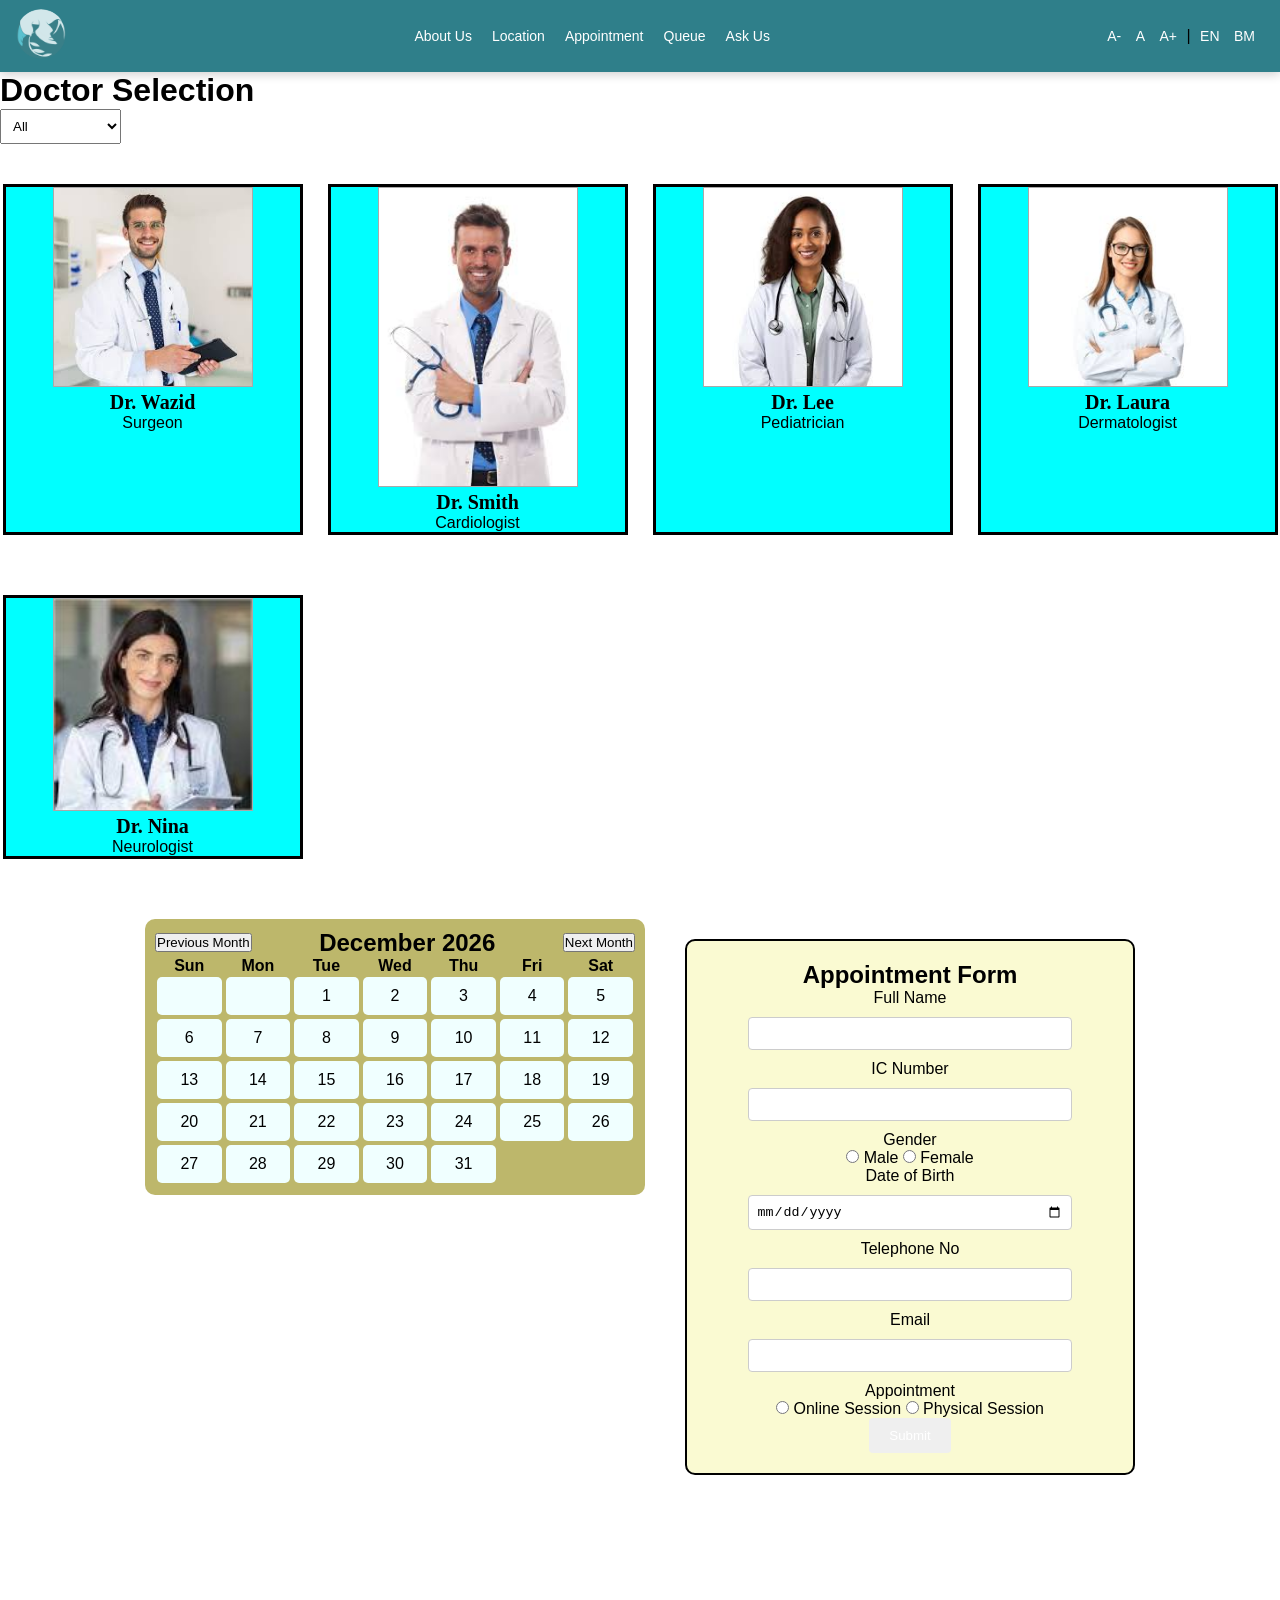
==== commit dadcc4b1: "membolehkan resizing page size mobile (location je blum lg)" ====
--- a/app.html
+++ b/app.html
@@ -5,7 +5,9 @@
         <meta name="viewport" content="width=device-width, initial-scale=1.0">
         <title>Appointment</title>
         <style>
-
+            html {
+            overflow-x: hidden;
+            }
             *{
                 margin:0;
                 padding:0;
@@ -38,21 +40,23 @@
             }
 
            .navbar {
-               position: sticky;
-               top: 0;
-               z-index: 1000;
-
-               background: #2f7f8a;
-               padding: 15px 30px;
-
-               display: flex;
-              justify-content: space-between;
-                 align-items: center;
-
-                 width: 100%;
-
-                 box-shadow: 0 2px 10px rgba(0,0,0,0.2);
-            }
+    position: sticky;
+    top: 0;
+    z-index: 1000;
+
+    background: #2f7f8a;
+    padding: 15px 20px;
+
+    display: flex;
+    align-items: center;
+    justify-content: space-between;
+
+    width: 100%;
+
+    box-shadow: 0 2px 10px rgba(0,0,0,0.2);
+
+    flex-wrap: nowrap;
+}
 
             .logo {
                 width: 42px;
@@ -77,13 +81,22 @@
             }
 
             .menu {
-                display: flex;
-               gap: 40px;
-            }
+    display: flex;
+    gap: 20px;
+
+    flex: 1;
+    justify-content: center;
+
+    flex-wrap: nowrap;
+}
 
             .menu a {
                 color: white;
                 text-decoration: none;
+            }
+            .menu a,
+            .right span {
+                font-size: 14px;
             }
 
             .menu a:hover {
@@ -102,15 +115,47 @@
             }
             /*navi bar styling*/
 
-            .container {width:300px;
+            /*--query on media type shi --*/
+            @media screen and (max-width: 768px) {
+
+    .navbar {
+        padding: 15px;
+        flex-wrap: wrap;
+        gap: 15px;
+    }
+
+    .menu {
+        gap: 20px;
+        flex-wrap: wrap;
+        justify-content: center;
+    }
+
+    .bottom {
+        flex-direction: column;
+        align-items: center;
+    }
+
+    .calendar,
+    form {
+        width: 100%;
+    }
+
+    #filter {
+        width: 100%;
+        max-width: 250px;
+    }
+}
+
+            .container {width: 100%;
+                        max-width: 300px;
                         margin:20px;
                         background-color: cyan; 
                         text-align:center;
                         border:3px solid black;}
-            #container  {display:flex;
-                        gap:20px;
-                        flex-wrap:wrap;
-                        justify-content: center;
+            #container  {display: grid;
+                        grid-template-columns: repeat(auto-fit, minmax(250px, 1fr));
+                        gap: 20px;
+                        justify-items: center;
                         margin-bottom: 40px;}
             .bottom     {display: flex;
                         flex-direction: row;
@@ -118,12 +163,15 @@
                         align-items: flex-start;
                         justify-content: center;
                         flex-wrap: wrap;}
-            .doc_img    {border:1px darkgray;
-                        margin-top:20px;
-                        margin-bottom:20px;}
+            .doc_img    {width: 100%;
+                        max-width: 200px;
+                        height: auto;
+
+                        border: 1px solid darkgray;}
             .imgcapt    {font-family:'Times New Roman';
                         font-size:20px;}
-            .calendar   {width:500px;
+            .calendar   {width: 100%;
+                        max-width: 500px;
                         padding:10px;
                         border-radius:10px;
                         text-align:center;
@@ -142,12 +190,14 @@
             .dates div:hover{background-color: aquamarine;}
             .selected   {background-color: orange !important;}
             form        {background-color: lightgoldenrodyellow;
+                
                         margin-top: 20px;
                         padding: 20px;
                         text-align:center;
                         border: 2px solid black;
                         border-radius: 10px;
-                        width:450px;}
+                        width: 100%;
+                        max-width: 450px;}
             input[type="text"], input[type="email"], input[type="date"] 
                         {           
                         width: 80%;
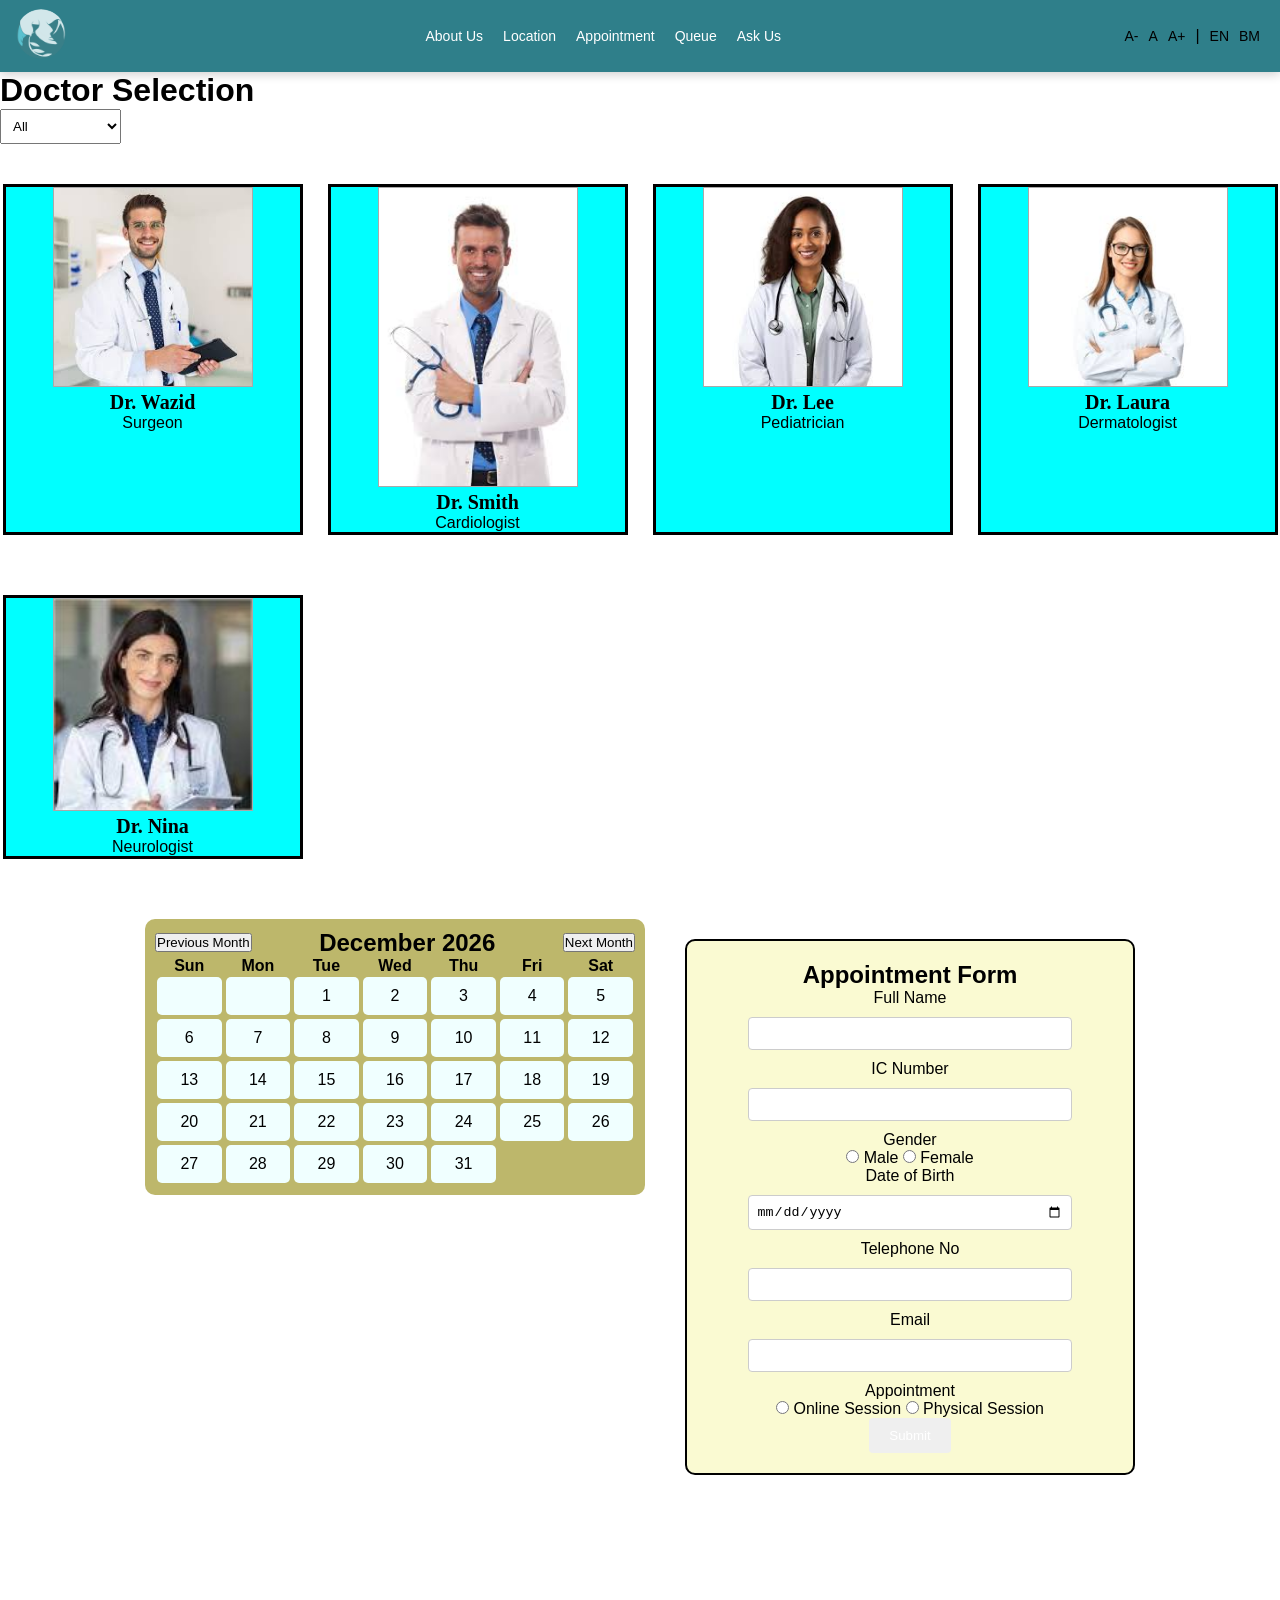
==== commit 13374c62: "commition" ====
--- a/app.html
+++ b/app.html
@@ -104,31 +104,61 @@
                border-bottom: 2px solid #ffd700;
             }
 
-            .right span {
-               color: white;
-               margin: 0 5px;
-               cursor: pointer;
-            }
-
-            .right span:hover {
-               color: #ffd700;
-            }
+            .right {
+  display: flex;
+  align-items: center;
+  gap: 10px;          /* space between buttons */
+  flex-wrap: nowrap;  /* prevent wrapping */
+}
+
+.right span {
+  white-space: nowrap; /* keep text on one line */
+}
             /*navi bar styling*/
 
             /*--query on media type shi --*/
             @media screen and (max-width: 768px) {
 
     .navbar {
-        padding: 15px;
-        flex-wrap: wrap;
-        gap: 15px;
-    }
+  position: sticky;
+  top: 0;
+  z-index: 1000;
+
+  background: #2f7f8a;
+  padding: 15px 30px;   /* match AskDoctor bar */
+
+  display: flex;
+  justify-content: space-between; /* align like AskDoctor */
+  align-items: center;
+
+  width: 100%;
+  box-shadow: 0 2px 10px rgba(0,0,0,0.2);
+}
 
     .menu {
-        gap: 20px;
-        flex-wrap: wrap;
-        justify-content: center;
-    }
+  display: flex;
+  gap: 40px;            /* match AskDoctor spacing */
+}
+.menu a {
+  color: white;
+  text-decoration: none;
+}
+
+.menu a:hover {
+  color: #ffd700;
+  border-bottom: 2px solid #ffd700;
+}
+
+/* RIGHT SECTION */
+.right span {
+  margin: 0 5px;
+  cursor: pointer;
+  color: white;
+}
+
+.right span:hover {
+  color: #ffd700;
+}
 
     .bottom {
         flex-direction: column;
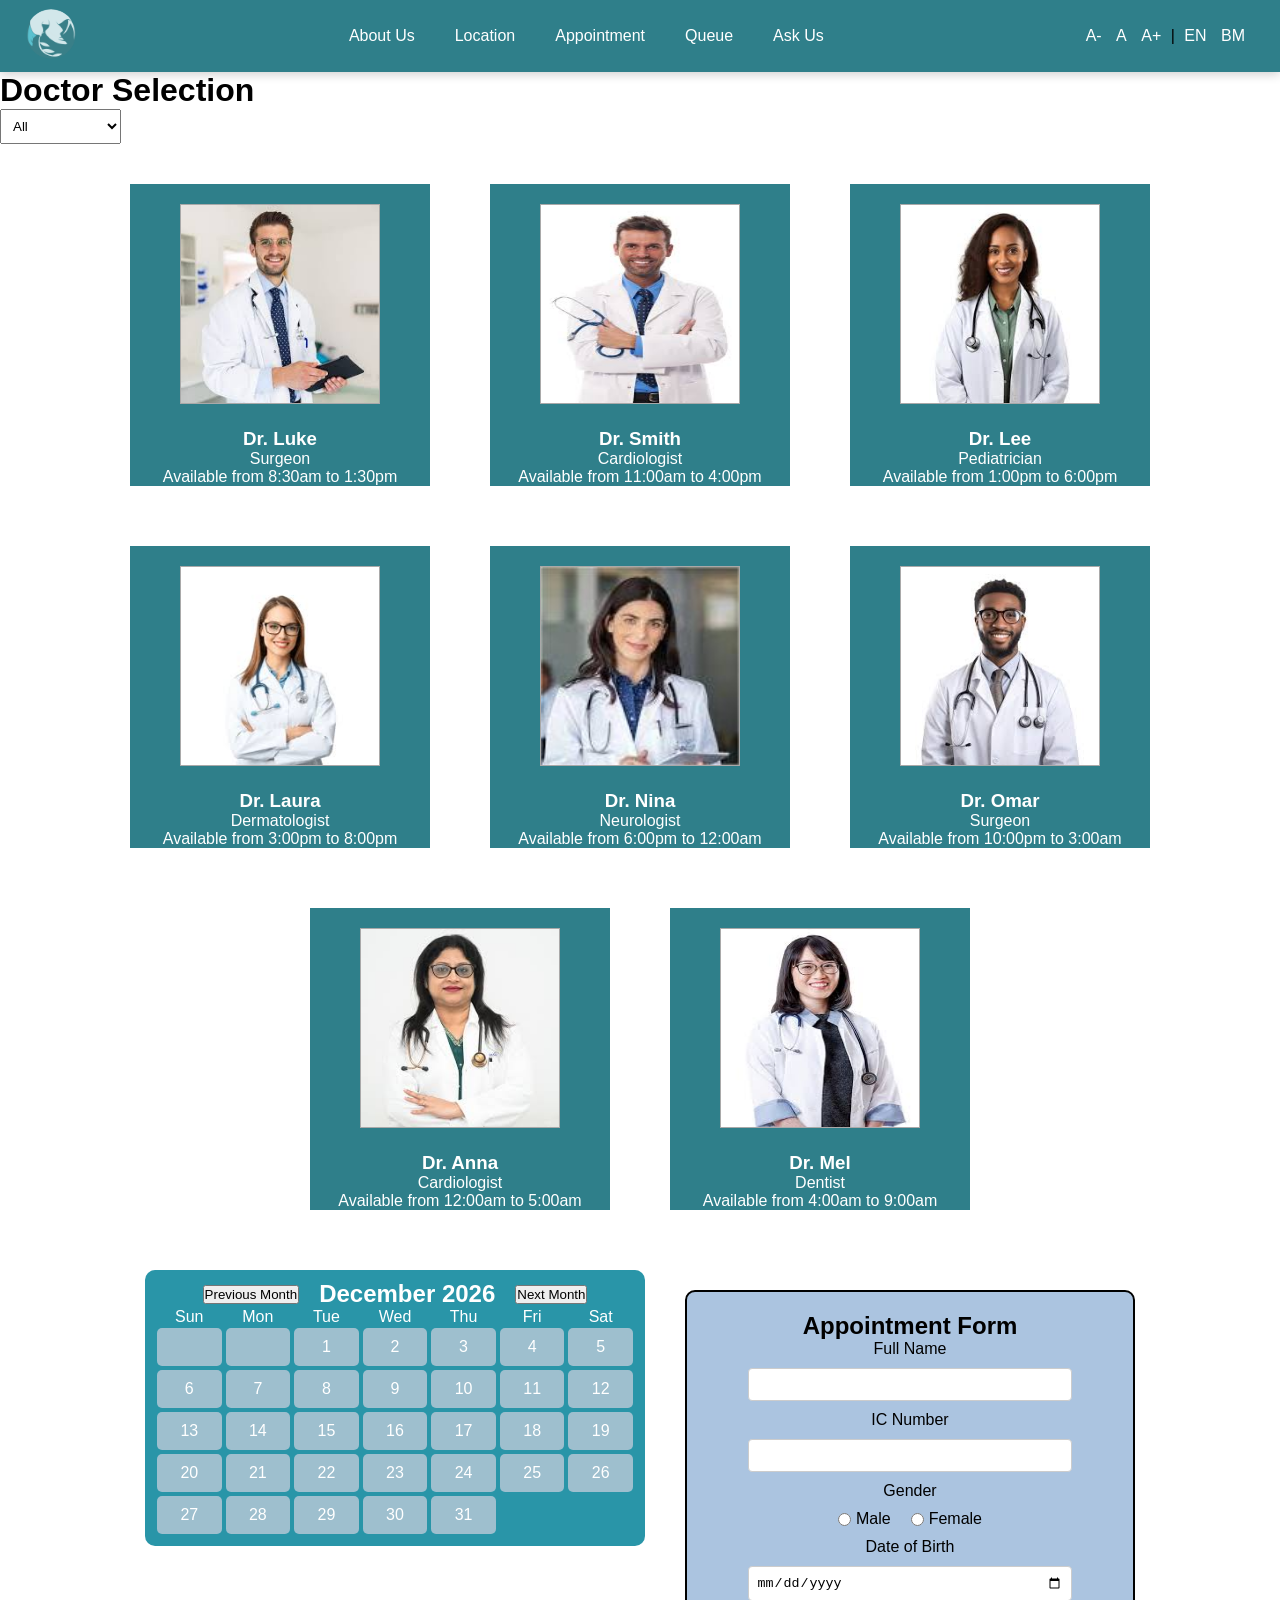
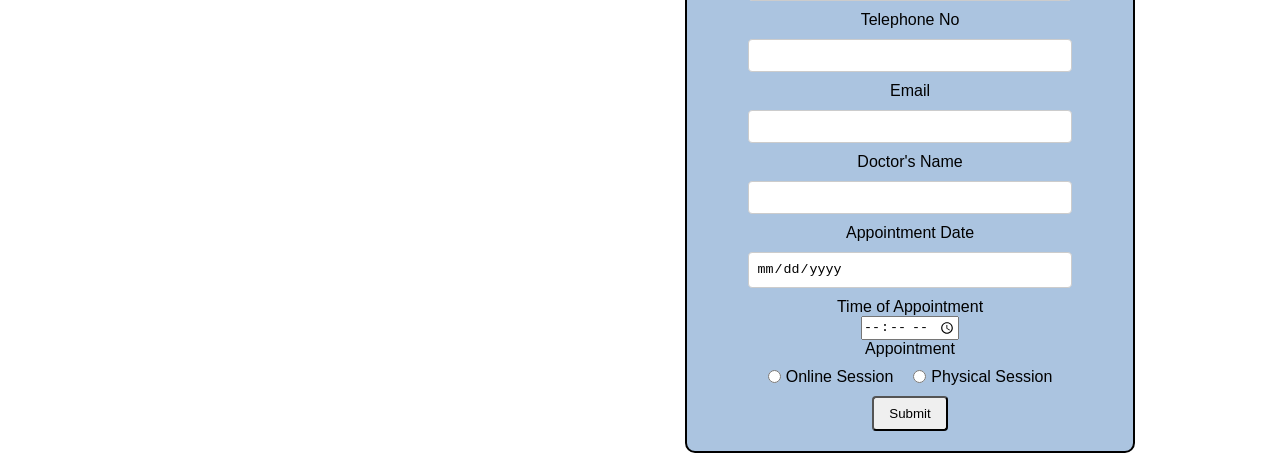
==== commit 6865ee74: "last" ====
--- a/app.html
+++ b/app.html
@@ -1,266 +1,20 @@
 <!DOCTYPE html>
 <html lang="en">
-    <head>
-        <meta charset="UTF-8">
-        <meta name="viewport" content="width=device-width, initial-scale=1.0">
-        <title>Appointment</title>
-        <style>
-            html {
-            overflow-x: hidden;
-            }
-            *{
-                margin:0;
-                padding:0;
-                box-sizing:border-box;
-            }
-
-            body{
-                margin:0;
-                font-family: Arial;
-               min-height:200vh;
-            }
-
-            .small-text{
-               font-size: 12px;
-            }
-
-            .medium-text{
-               font-size: 16px;
-            }
-
-            .large-text{
-                font-size: 20px;
-            }
-            .resizable {
-              transition: font-size 0.3s ease;
-            }
-
-            #content{
-                transition: font-size 0.3s ease;
-            }
-
-           .navbar {
-    position: sticky;
-    top: 0;
-    z-index: 1000;
-
-    background: #2f7f8a;
-    padding: 15px 20px;
-
-    display: flex;
-    align-items: center;
-    justify-content: space-between;
-
-    width: 100%;
-
-    box-shadow: 0 2px 10px rgba(0,0,0,0.2);
-
-    flex-wrap: nowrap;
-}
-
-            .logo {
-                width: 42px;
-                height: 42px;
-               margin-right: 20px;
-
-                display: flex;
-                align-items: center;
-                justify-content: center;
-            }
-
-            .logo img{
-                width: 50px;
-                height: 50px;
-                object-fit: cover;
-                border-radius: 50%;
-            }
-
-            .logo img:hover{
-                transform: scale(1.05);
-                transition: 0.2s;
-            }
-
-            .menu {
-    display: flex;
-    gap: 20px;
-
-    flex: 1;
-    justify-content: center;
-
-    flex-wrap: nowrap;
-}
-
-            .menu a {
-                color: white;
-                text-decoration: none;
-            }
-            .menu a,
-            .right span {
-                font-size: 14px;
-            }
-
-            .menu a:hover {
-                color: #ffd700;
-               border-bottom: 2px solid #ffd700;
-            }
-
-            .right {
-  display: flex;
-  align-items: center;
-  gap: 10px;          /* space between buttons */
-  flex-wrap: nowrap;  /* prevent wrapping */
-}
-
-.right span {
-  white-space: nowrap; /* keep text on one line */
-}
-            /*navi bar styling*/
-
-            /*--query on media type shi --*/
-            @media screen and (max-width: 768px) {
-
-    .navbar {
-  position: sticky;
-  top: 0;
-  z-index: 1000;
-
-  background: #2f7f8a;
-  padding: 15px 30px;   /* match AskDoctor bar */
-
-  display: flex;
-  justify-content: space-between; /* align like AskDoctor */
-  align-items: center;
-
-  width: 100%;
-  box-shadow: 0 2px 10px rgba(0,0,0,0.2);
-}
-
-    .menu {
-  display: flex;
-  gap: 40px;            /* match AskDoctor spacing */
-}
-.menu a {
-  color: white;
-  text-decoration: none;
-}
-
-.menu a:hover {
-  color: #ffd700;
-  border-bottom: 2px solid #ffd700;
-}
-
-/* RIGHT SECTION */
-.right span {
-  margin: 0 5px;
-  cursor: pointer;
-  color: white;
-}
-
-.right span:hover {
-  color: #ffd700;
-}
-
-    .bottom {
-        flex-direction: column;
-        align-items: center;
-    }
-
-    .calendar,
-    form {
-        width: 100%;
-    }
-
-    #filter {
-        width: 100%;
-        max-width: 250px;
-    }
-}
-
-            .container {width: 100%;
-                        max-width: 300px;
-                        margin:20px;
-                        background-color: cyan; 
-                        text-align:center;
-                        border:3px solid black;}
-            #container  {display: grid;
-                        grid-template-columns: repeat(auto-fit, minmax(250px, 1fr));
-                        gap: 20px;
-                        justify-items: center;
-                        margin-bottom: 40px;}
-            .bottom     {display: flex;
-                        flex-direction: row;
-                        gap: 40px;
-                        align-items: flex-start;
-                        justify-content: center;
-                        flex-wrap: wrap;}
-            .doc_img    {width: 100%;
-                        max-width: 200px;
-                        height: auto;
-
-                        border: 1px solid darkgray;}
-            .imgcapt    {font-family:'Times New Roman';
-                        font-size:20px;}
-            .calendar   {width: 100%;
-                        max-width: 500px;
-                        padding:10px;
-                        border-radius:10px;
-                        text-align:center;
-                        background: darkkhaki;}
-            .header     {display:flex;
-                        justify-content:space-between;
-                        align-items:center;}
-            .days,.dates{display:grid;
-                        grid-template-columns:repeat(7,1fr);}
-            .days div   {font-weight:bold;}
-            .dates div  {padding:10px;
-                        margin:2px;
-                        background-color: azure;
-                        border-radius:5px;
-                        cursor:pointer;}
-            .dates div:hover{background-color: aquamarine;}
-            .selected   {background-color: orange !important;}
-            form        {background-color: lightgoldenrodyellow;
-                
-                        margin-top: 20px;
-                        padding: 20px;
-                        text-align:center;
-                        border: 2px solid black;
-                        border-radius: 10px;
-                        width: 100%;
-                        max-width: 450px;}
-            input[type="text"], input[type="email"], input[type="date"] 
-                        {           
-                        width: 80%;
-                        padding: 8px;
-                        margin: 10px 0;
-                        border: 1px solid #ccc;
-                        border-radius: 4px;}
-            input[type="submit"] 
-                        {color: white;
-                        padding: 10px 20px;
-                        border: none;
-                        border-radius: 4px;
-                        cursor: pointer;}
-            input[type="submit"]:hover
-                        {background-color: cyan;}
-            #docfilter  {margin-bottom:20px;
-                        padding:5px;
-                        border:1px solid #ccc;
-                        border-radius:4px;
-                        width:200px;}
-            .option:hover {background-color: lightskyblue;}
-            #filter {padding: 8px;
-                    margin-bottom: 20px;}
-        </style>
-    </head>
-    <body>
-    <div class="navbar">
+
+<head>
+    <meta charset="UTF-8">
+    <meta name="viewport" content="width=device-width, initial-scale=1.0">
+    <title>Appointment</title>
+    <link rel="stylesheet" href="app.css">
+</head>
+
+<body>
+<div class="navbar">
     <div class="logo">
-    <a href="homepage.html">
-        <img src="img/logo.png" alt="To homepage">
-    </a>
-</div>
-
+        <a href="homepage.html">
+            <img src="img/logo.png" alt="To homepage">
+        </a>
+    </div>
     <div class="menu resizable medium-text">
         <a href="homepage.html#about-us" id="navAbout">About Us</a>
         <a href="location.html" id="navLocation">Location</a>
@@ -268,7 +22,6 @@
         <a href="queue.html" id="navQueue">Queue</a>
         <a href="askDoctor.html" id="navAsk">Ask Us</a>
     </div>
-
     <div class="right resizable medium-text">
         <span onclick="setFont('small')">A-</span>
         <span onclick="setFont('medium')">A</span>
@@ -278,236 +31,473 @@
         <span onclick="setLang('bm')">BM</span>
     </div>
 </div>
+<div id="content" class="resizable medium-text">
+    <h1 id="title">Doctor Selection</h1>
+    <select id="filter" onchange="filterDoctors()">
+        <option value="all" id="allText">All</option>
+        <option value="Surgeon">Surgeon</option>
+        <option value="Cardiologist">Cardiologist</option>
+        <option value="Pediatrician">Pediatrician</option>
+        <option value="Dermatologist">Dermatologist</option>
+        <option value="Neurologist">Neurologist</option>
+        <option value="Dentist">Dentist</option>
+    </select>
+    <div id="doctorList"></div>
+<div class="bottom">
+
+    <div class="calendar">
+        <div class="header">
+            <button onclick="prevMonth()" id="prevBtn">Previous Month</button>
+            <h2 id="monthYear"></h2>
+            <button onclick="nextMonth()" id="nextBtn">Next Month</button>
+        </div>
+        <div class="days">
+            <div id="sun">Sun</div>
+            <div id="mon">Mon</div>
+            <div id="tue">Tue</div>
+            <div id="wed">Wed</div>
+            <div id="thu">Thu</div>
+            <div id="fri">Fri</div>
+            <div id="sat">Sat</div>
+        </div>
+        <div id="dates" class="dates"></div>
+    </div>
+
+    <form id="appointmentForm">
+        <h2 id="formTitle">Appointment Form</h2>
+        <label id="fullNameLabel">Full Name</label><br>
+        <input type="text" name="fname" required><br>
+        <label id="icLabel">IC Number</label><br>
+        <input type="text" name="icno" required><br>
+        <label id="genderLabel">Gender</label><br>
+        <div class="radio-group">
+            <label>
+                <input type="radio" name="gender" value="male" required>
+                <span id="maleText">Male</span>
+            </label>
+            <label>
+                <input type="radio" name="gender" value="female">
+                <span id="femaleText">Female</span>
+            </label>
+        </div>
+        <label id="dobLabel">Date of Birth</label><br>
+        <input type="date" name="dob" required><br>
+        <label id="telLabel">Telephone No</label><br>
+        <input type="text" name="telno" required><br>
+        <label id="emailLabel">Email</label><br>
+        <input type="email" name="email" required><br>
+        <label id="doctorLabel">Doctor's Name</label><br>
+        <input type="text" id="docname" name="docname" readonly><br>
+        <label id="dateLabel">Appointment Date</label><br>
+        <input type="date" id="appointmentDate" name="app_date" readonly><br>
+        <label id="timeLabel">Time of Appointment</label><br>
+        <input type="time" name="app_time" required><br>
+        <label id="appointmentLabel">Appointment</label><br>
+        <div class="radio-group">
+            <label>
+                <input type="radio" name="app" value="Online Session" required>
+                <span id="onlineText">Online Session</span>
+            </label>
+            <label>
+                <input type="radio" name="app" value="Physical Session">
+                <span id="physicalText">Physical Session</span>
+            </label>
+        </div>
+        <input type="submit" value="Submit" id="submitBtn">
+        <p id="successMsg"></p>
+    </form>
 
 </div>
-
-<div id="content" class="resizable medium-text">
-        <h1>Doctor Selection</h1>
-        <select id="filter" onchange="filterDoctors()">
-        <option class="option" value="all">All</option>
-        <option class="option" value="Surgeon">Surgeon</option>
-        <option class="option" value="Cardiologist">Cardiologist</option>
-        <option class="option" value="Pediatrician">Pediatrician</option>
-        <option class="option" value="Dermatologist">Dermatologist</option>
-        <option class="option" value="Neurologist">Neurologist</option>
-</select>
-        <div id="container"></div>
-            <script>
-                <!-- Doctor data -->
-                let doctors = [
-                    {name: "Dr. Wazid",
-                     speciality: "Surgeon",
-                     image: "doc_image/doc1.jpeg"},
-
-                    {name: "Dr. Smith",
-                     speciality: "Cardiologist",
-                     image: "doc_image/doc2.jpeg"},
-
-                    {name: "Dr. Lee",
-                    speciality: "Pediatrician",
-                    image:"doc_image/doc3.jpeg"},
-
-                    {name:"Dr. Laura",
-                    speciality: "Dermatologist",
-                    image:"doc_image/doc4.jpeg"},
-
-                    {name:"Dr. Nina",
-                    speciality: "Neurologist",
-                    image:"doc_image/doc5.jpeg"},
-                ];
-                // Loop for doctor's data
-                for (let i=0;i<doctors.length;i++) 
-                {
-                    document.getElementById("container").innerHTML += `
-                        <div class="container">
-                            <img class="doc_img" src="${doctors[i].image}" alt="${doctors[i].name}" width="200" height="200"><br>
-                            <h3 class="imgcapt">${doctors[i].name}</h3>
-                            <p>${doctors[i].speciality}</p>
-                        </div>
-                    `;
-                 }
-                 //Filter for doctor's speciality
-                function filterDoctors() 
-                {
-                    let selected = document.getElementById("filter").value;
-
-                    if (selected === "all") 
-                    {
-                        displayDoctors(doctors);
-                    } 
-
-                    else 
-                    {
-                        let filtered = doctors.filter(doc => doc.speciality === selected);
-                        displayDoctors(filtered);
-                    }
-                }
-                function displayDoctors(list) 
-                {
-                    let container = document.getElementById("container");
-                    container.innerHTML = "";
-
-                    for (let i = 0; i < list.length; i++) 
-                    {
-                        container.innerHTML += `
-                        <div class="container">
-                            <img class="doc_img" src="${list[i].image}" width="200" height="200"><br>
-                            <h3 class="imgcapt">${list[i].name}</h3>
-                            <p>${list[i].speciality}</p>
-                        </div>`;
-                    }
-            }
-        
-            </script>
-            <div class="bottom">
-            <div class="calendar">
-                <div class="header">
-                <button onclick="prevMonth()">Previous Month</button>
-                <h2 id="monthYear"></h2>
-                <button onclick="nextMonth()">Next Month</button>
-                </div>
-            <div class="days">
-                <div>Sun</div>
-                <div>Mon</div>
-                <div>Tue</div>
-                <div>Wed</div>
-                <div>Thu</div>
-                <div>Fri</div>
-                <div>Sat</div>
-            </div>
-            <div id="dates" class="dates"></div>
-        </div>
-        <!-- Appointment Form -->
-        <form action="">
-            <h2>Appointment Form</h2>
-            <label for="Full Name">Full Name</label><br>
-            <input type="text" name="fname"><br>
-            <label for="IC Number">IC Number</label><br>
-            <input type="text" name="icno"><br>
-            <label for="Gender">Gender</label><br>
-            <input type="radio" name="gender" value="male"> Male
-            <input type="radio" name="gender" value="female"> Female<br>  
-            <label for="Date of Birth">Date of Birth</label><br>
-            <input type="date" name="dob"><br>
-            <label for="Telephone No">Telephone No</label><br>
-            <input type="text" name="telno"><br>
-            <label for="Email">Email</label><br>
-            <input type="email" name="email"><br>
-            <label for="Appointment">Appointment</label><br>
-            <input type="radio" name="app" value="Online Session"> Online Session
-            <input type="radio" name="app" value="Physical Session"> Physical Session<br>
-            <input type="submit" value="Submit">
-        </form>
-        </div>
-        <script>
-            //Calendar functionality
-            let currentDate= new Date();
-            function renderCalendar()
-            {
-                const dates=document.getElementById("dates");
-                const monthYear=document.getElementById("monthYear");
-                dates.innerHTML="";
-                let year=currentDate.getFullYear();
-                let month=currentDate.getMonth();
-                let firstDay=new Date(year,month,1).getDay();
-                let totalDays=new Date(year,month+1,0).getDate();
-                monthYear.innerText=`${currentDate.toLocaleString("default",
-                {month:"long",year:"numeric"})}`;
-
-                //empty spaces before start
-                for(let i=0;i<firstDay;i++)
-                {dates.innerHTML+=`<div></div>`;}
-
-                //actual dates
-                for (let i=1;i<=totalDays;i++)
-                {
-                    dates.innerHTML+=`<div onclick="selectDate(${i})">${i}</div>`;
-                }
-            }
-                function prevMonth()
-                {
-                    currentDate.setMonth(currentDate.getMonth()-1);
-                    renderCalendar();
-                }
-
-                function nextMonth()
-                {
-                    currentDate.setMonth(currentDate.getMonth()+1);
-                    renderCalendar();
-                }
-
-                function selectDate(day)
-                {
-                    alert("Selected date: " + day + " " + currentDate.toLocaleString("default",{month:"long",year:"numeric"}));
-                }
-                
-                renderCalendar();
-
-        </script>
-        <script>
-function setFont(size){
-
+</div>
+
+<script>
+// Doctor's data
+let doctors = [
+    {
+        name: "Dr. Luke",
+        speciality: "Surgeon",
+        image: "doc_image/doc1.jpeg",
+        caption:"Available from 8:30am to 1:30pm",
+        availability: { start: "08:30", end: "13:30" }
+    },
+
+    {
+        name: "Dr. Smith",
+        speciality: "Cardiologist",
+        image: "doc_image/doc2.jpeg",
+        caption:"Available from 11:00am to 4:00pm",
+        availability: { start: "11:00", end: "16:00" }
+    },
+
+    {
+        name: "Dr. Lee",
+        speciality: "Pediatrician",
+        image:"doc_image/doc3.jpeg",
+        caption:"Available from 1:00pm to 6:00pm",
+        availability: { start: "13:00", end: "18:00" }
+    },
+
+    {
+        name:"Dr. Laura",
+        speciality: "Dermatologist",
+        image:"doc_image/doc4.jpeg",
+        caption:"Available from 3:00pm to 8:00pm",
+        availability: { start: "15:00", end: "20:00" }
+    },
+
+    {
+        name:"Dr. Nina",
+        speciality: "Neurologist",
+        image:"doc_image/doc5.jpeg",
+        caption:"Available from 6:00pm to 12:00am",
+        availability: { start: "18:00", end: "00:00" }
+    },
+
+    {
+        name:"Dr. Omar",
+        speciality: "Surgeon",
+        image:"doc_image/doc6.jpeg",
+        caption:"Available from 10:00pm to 3:00am",
+        availability: { start: "22:00", end: "03:00" }
+    },
+
+    {
+        name:"Dr. Anna",
+        speciality: "Cardiologist",
+        image:"doc_image/doc7.jpeg",
+        caption:"Available from 12:00am to 5:00am",
+        availability: { start: "00:00", end: "05:00" }
+    },
+
+    {
+        name:"Dr. Mel",
+        speciality:"Dentist",
+        image:"doc_image/doc8.jpeg",
+        caption:"Available from 4:00am to 9:00am",
+        availability: { start: "04:00", end: "09:00" }
+    }
+
+];
+
+displayDoctors(doctors);
+
+// Filter doctor
+function filterDoctors()
+{
+    let selected = document.getElementById("filter").value;
+    if(selected === "all")
+    {
+        displayDoctors(doctors);
+    }
+
+    else
+    {
+        let filtered = doctors.filter(doc => doc.speciality === selected);
+        displayDoctors(filtered);
+    }
+}
+
+// Display doctors
+function displayDoctors(list)
+{
+    let container = document.getElementById("doctorList");
+    container.innerHTML = "";
+    for(let i = 0; i < list.length; i++)
+    {
+        container.innerHTML += `
+        <div class="container" onclick="selectDoctor('${list[i].name}',this)">
+
+            <img class="doc_img" src="${list[i].image}" width="200" height="200">
+
+            <h3 class="imgcapt">${list[i].name}</h3>
+
+            <p>${list[i].speciality}</p>
+
+            <p>${list[i].caption}</p>
+
+        </div>`;
+    }
+}
+let selectedDoctor = null;
+
+// Select doctor
+function selectDoctor(name, element)
+{
+    let all = document.querySelectorAll(".container");
+    all.forEach(d => d.classList.remove("selectedDoctor"));
+    element.classList.add("selectedDoctor");
+    document.getElementById("docname").value = name;
+    selectedDoctor = doctors.find(d => d.name === name);
+}
+
+// FORM SUBMIT
+document.getElementById("appointmentForm").addEventListener("submit", function(e)
+{
+    e.preventDefault();
+    let time = document.querySelector("input[name='app_time']").value;
+    if(!selectedDoctor)
+    {
+        alert(text[currentLang].selectDoctor);
+        return;
+    }
+
+    let start = selectedDoctor.availability.start;
+    let end = selectedDoctor.availability.end;
+
+    if(start < end)
+    {
+        if(time < start || time > end)
+        {
+            alert(`${text[currentLang].available} ${start} - ${end}`);
+            return;
+        }
+    }
+
+    else
+    {
+        if(!(time >= start || time <= end))
+        {
+            alert(`${text[currentLang].available} ${start} - ${end}`);
+            return;
+        }
+    }
+    document.getElementById("successMsg").innerText =
+    text[currentLang].submitted;
+});
+
+// CALENDAR
+let currentDate = new Date();
+
+function renderCalendar()
+{
+    const dates = document.getElementById("dates");
+    const monthYear = document.getElementById("monthYear");
+    dates.innerHTML = "";
+    let year = currentDate.getFullYear();
+    let month = currentDate.getMonth();
+    let firstDay = new Date(year, month, 1).getDay();
+    let totalDays = new Date(year, month + 1, 0).getDate();
+    monthYear.innerText =
+    `${currentDate.toLocaleString("default",
+    {month:"long", year:"numeric"})}`;
+
+    for(let i = 0; i < firstDay; i++)
+    {
+        dates.innerHTML += `<div class="empty"></div>`;
+    }
+
+    let today = new Date();
+    today.setHours(0,0,0,0);
+
+    for(let i = 1; i <= totalDays; i++)
+    {
+        let checkDate = new Date(year, month, i);
+        if(checkDate < today)
+        {
+            dates.innerHTML += `<div class="empty">${i}</div>`;
+        }
+
+        else
+        {
+            dates.innerHTML +=
+            `<div onclick="selectDate(${i}, this)">${i}</div>`;
+        }
+    }
+}
+function prevMonth() 
+{ 
+    currentDate.setMonth(currentDate.getMonth() - 1); 
+    renderCalendar(); 
+}
+function nextMonth() 
+{
+    currentDate.setMonth(currentDate.getMonth() + 1); 
+    renderCalendar();
+}
+
+function selectDate(day, element)
+{
+    let allDates = document.querySelectorAll("#dates div");
+    allDates.forEach(d => d.classList.remove("selected"));
+    let month = currentDate.getMonth();
+    let year = currentDate.getFullYear();
+    element.classList.add("selected");
+    let formattedDate =
+    year + "-" +
+    String(month + 1).padStart(2, '0') + "-" +
+    String(day).padStart(2, '0');
+    document.getElementById("appointmentDate").value = formattedDate;
+}
+
+renderCalendar();
+
+// FONT SIZE
+function setFont(size)
+{
     let elements = document.getElementsByClassName("resizable");
-
-    for(let i = 0; i < elements.length; i++){
-
+    for(let i = 0; i < elements.length; i++)
+    {
         elements[i].classList.remove("small-text");
         elements[i].classList.remove("medium-text");
         elements[i].classList.remove("large-text");
 
-        if(size == "small"){
+        if(size == "small")
+        {
             elements[i].classList.add("small-text");
         }
 
-        else if(size == "medium"){
+        else if(size == "medium")
+        {
             elements[i].classList.add("medium-text");
         }
 
-        else{
+        else
+        {
             elements[i].classList.add("large-text");
         }
     }
 }
-</script>
-      </div>  
-
-      <script>
 
 // LANGUAGE DATA
-const text = {
-
-    en: {
+const text =
+{
+    en:
+    {
         navAbout: "About Us",
         navLocation: "Location",
         navApp: "Appointment",
         navQueue: "Queue",
-        navAsk: "Ask Us"
-    },
-
-    bm: {
+        navAsk: "Ask Us",
+        title: "Doctor Selection",
+        all: "All",
+        prev: "Previous Month",
+        next: "Next Month",
+        sun: "Sun",
+        mon: "Mon",
+        tue: "Tue",
+        wed: "Wed",
+        thu: "Thu",
+        fri: "Fri",
+        sat: "Sat",
+        form: "Appointment Form",
+        fullName: "Full Name",
+        ic: "IC Number",
+        gender: "Gender",
+        male: "Male",
+        female: "Female",
+        dob: "Date of Birth",
+        tel: "Telephone No",
+        email: "Email",
+        doctor: "Doctor's Name",
+        appDate: "Appointment Date",
+        appTime: "Time of Appointment",
+        appointment: "Appointment",
+        online: "Online Session",
+        physical: "Physical Session",
+        submit: "Submit",
+        selectDoctor: "Please select a doctor first!",
+        available: "Doctor only available between",
+        submitted: "Your data has been submitted"
+    },
+
+    bm:
+    {
         navAbout: "Tentang Kami",
         navLocation: "Lokasi",
         navApp: "Temu Janji",
         navQueue: "Giliran",
-        navAsk: "Tanya Kami"
-    }
-
+        navAsk: "Tanya Kami",
+        title: "Pemilihan Doktor",
+        all: "Semua",
+        prev: "Bulan Sebelum",
+        next: "Bulan Seterusnya",
+        sun: "Ahad",
+        mon: "Isn",
+        tue: "Sel",
+        wed: "Rabu",
+        thu: "Kha",
+        fri: "Jum",
+        sat: "Sab",
+        form: "Borang Temu Janji",
+        fullName: "Nama Penuh",
+        ic: "Nombor IC",
+        gender: "Jantina",
+        male: "Lelaki",
+        female: "Perempuan",
+        dob: "Tarikh Lahir",
+        tel: "No Telefon",
+        email: "E-mel",
+        doctor: "Nama Doktor",
+        appDate: "Tarikh Temu Janji",
+        appTime: "Masa Temu Janji",
+        appointment: "Temu Janji",
+        online: "Sesi Dalam Talian",
+        physical: "Sesi Bersemuka",
+        submit: "Hantar",
+        selectDoctor: "Sila pilih doktor dahulu!",
+        available: "Doktor hanya tersedia antara",
+        submitted: "Data anda telah dihantar"
+    }
 };
 
+let currentLang = "en";
+
 // CHANGE LANGUAGE
-function setLang(lang){
-
+function setLang(lang)
+{
+    currentLang = lang;
+
+    // navbar
     document.getElementById("navAbout").innerHTML = text[lang].navAbout;
-
     document.getElementById("navLocation").innerHTML = text[lang].navLocation;
-
     document.getElementById("navApp").innerHTML = text[lang].navApp;
-
     document.getElementById("navQueue").innerHTML = text[lang].navQueue;
-
     document.getElementById("navAsk").innerHTML = text[lang].navAsk;
+
+    // title
+    document.getElementById("title").innerHTML = text[lang].title;
+
+    // filter
+    document.getElementById("allText").innerHTML = text[lang].all;
+
+    // calendar
+    document.getElementById("prevBtn").innerHTML = text[lang].prev;
+    document.getElementById("nextBtn").innerHTML = text[lang].next;
+
+    document.getElementById("sun").innerHTML = text[lang].sun;
+    document.getElementById("mon").innerHTML = text[lang].mon;
+    document.getElementById("tue").innerHTML = text[lang].tue;
+    document.getElementById("wed").innerHTML = text[lang].wed;
+    document.getElementById("thu").innerHTML = text[lang].thu;
+    document.getElementById("fri").innerHTML = text[lang].fri;
+    document.getElementById("sat").innerHTML = text[lang].sat;
+
+    // form
+    document.getElementById("formTitle").innerHTML = text[lang].form;
+
+    document.getElementById("fullNameLabel").innerHTML = text[lang].fullName;
+    document.getElementById("icLabel").innerHTML = text[lang].ic;
+    document.getElementById("genderLabel").innerHTML = text[lang].gender;
+    document.getElementById("maleText").innerHTML = text[lang].male;
+    document.getElementById("femaleText").innerHTML = text[lang].female;
+
+    document.getElementById("dobLabel").innerHTML = text[lang].dob;
+    document.getElementById("telLabel").innerHTML = text[lang].tel;
+    document.getElementById("emailLabel").innerHTML = text[lang].email;
+    document.getElementById("doctorLabel").innerHTML = text[lang].doctor;
+
+    document.getElementById("dateLabel").innerHTML = text[lang].appDate;
+    document.getElementById("timeLabel").innerHTML = text[lang].appTime;
+
+    document.getElementById("appointmentLabel").innerHTML =
+    text[lang].appointment;
+
+    document.getElementById("onlineText").innerHTML = text[lang].online;
+    document.getElementById("physicalText").innerHTML = text[lang].physical;
+
+    document.getElementById("submitBtn").value = text[lang].submit;
 }
 
 </script>
-    </body>
-</html>
+</body>
+</html>
--- a/app.css
+++ b/app.css
@@ -0,0 +1,160 @@
+*                       {margin:0;
+                        padding:0;
+                        box-sizing:border-box;}
+
+body                    {font-family:Arial;}
+
+.small-text             {font-size:12px;}
+
+.medium-text            {font-size:16px;}
+
+.large-text             {font-size:20px;}
+
+.resizable              {transition:font-size 0.3s ease;}
+
+/* ===== NAVBAR ===== */
+.navbar                 {position:sticky;
+                        top:0;
+                        z-index:1000;
+                        width:100%;
+                        display:flex;
+                        justify-content:space-between;
+                        align-items:center;
+                        padding:15px 30px;
+                        background:#2f7f8a;
+                        box-shadow:0 2px 10px rgba(0,0,0,0.2);}
+
+.logo                   {width:42px;
+                        height:42px;
+                        display:flex;
+                        justify-content:center;
+                        align-items:center;
+                        margin-right:20px;}
+
+.logo img               {width:50px;
+                        height:50px;
+                        object-fit:cover;
+                        border-radius:50%;}
+
+.logo img:hover         {transform:scale(1.05);
+                        transition:0.2s;}
+
+.menu                   {display:flex;
+                        gap:40px;}
+
+.menu a                 {color:white;
+                        text-decoration:none;}
+
+.menu a:hover           {color:#ffd700;
+                        border-bottom:2px solid #ffd700;}
+
+.right span             {color:white;
+                        margin:0 5px;
+                        cursor:pointer;}
+
+.right span:hover       {color:#ffd700;}
+
+/* ===== MAIN CONTENT ===== */
+#content                {transition:font-size 0.3s ease;}
+
+.bottom                 {display:flex;
+                        justify-content:center;
+                        align-items:flex-start;
+                        flex-wrap:wrap;
+                        gap:40px;}
+
+/* ===== DOCTOR SECTION ===== */
+#filter                 {padding:8px;
+                        margin-bottom:20px;}
+
+#doctorList             {display:flex;
+                        justify-content:center;
+                        flex-wrap:wrap;
+                        gap:20px;
+                        margin-bottom:40px;}
+
+.container              {width:300px;
+                        margin:20px;
+                        text-align:center;
+                        background:#2f7f8a;
+                        transition:0.2s;}
+
+.container:hover        {transform:scale(1.03);}
+
+.container h3,
+.container p            {color:white;}
+
+.doc_img                {margin-top:20px;
+                        margin-bottom:20px;
+                        border:1px solid darkgray;}
+
+.selectedDoctor         {background-color:rgb(75,185,189);
+                        transform:scale(1.05);
+                        transition:0.2s;}
+
+/* ===== CALENDAR ===== */
+.calendar               {width:500px;
+                        padding:10px;
+                        text-align:center;
+                        color:white;
+                        background:rgb(41,149,168);
+                        border-radius:10px;}
+
+.header                 {display:flex;
+                        justify-content:center;
+                        align-items:center;
+                        gap:20px;}
+
+.days,.dates            {display:grid;
+                        grid-template-columns:repeat(7,1fr);}
+
+.dates div              {padding:10px;
+                        margin:2px;
+                        cursor:pointer;
+                        background:rgb(158,191,206);
+                        border-radius:5px;}
+
+.dates div:hover        {background-color:rgb(118,164,190)!important;}
+
+.empty                  {pointer-events:none;
+                        cursor:not-allowed;
+                        background:#ddd;
+                        border-radius:5px;}
+
+.selected               {background-color:rgb(96,147,206)!important;
+                        border-radius:5px;}
+
+/* ===== FORM ===== */
+form                    {width:450px;
+                        padding:20px;
+                        margin-top:20px;
+                        text-align:center;
+                        background:rgb(171,196,224);
+                        border:2px solid black;
+                        border-radius:10px;}
+
+input[type="text"],
+input[type="email"],
+input[type="date"]      {width:80%;
+                        padding:8px;
+                        margin:10px 0;
+                        border:1px solid #ccc;
+                        border-radius:4px;}
+
+input[type="submit"]    {padding:8px 15px;
+                        border-radius:4px;
+                        cursor:pointer;}
+
+.radio-group            {display:flex;
+                        justify-content:center;
+                        gap:20px;
+                        flex-wrap:nowrap;
+                        margin:10px 0;}
+
+.radio-group label      {display:flex;
+                        align-items:center;
+                        gap:5px;
+                        cursor:pointer;}
+
+#successMsg             {color:green;
+                        font-weight:bold;}
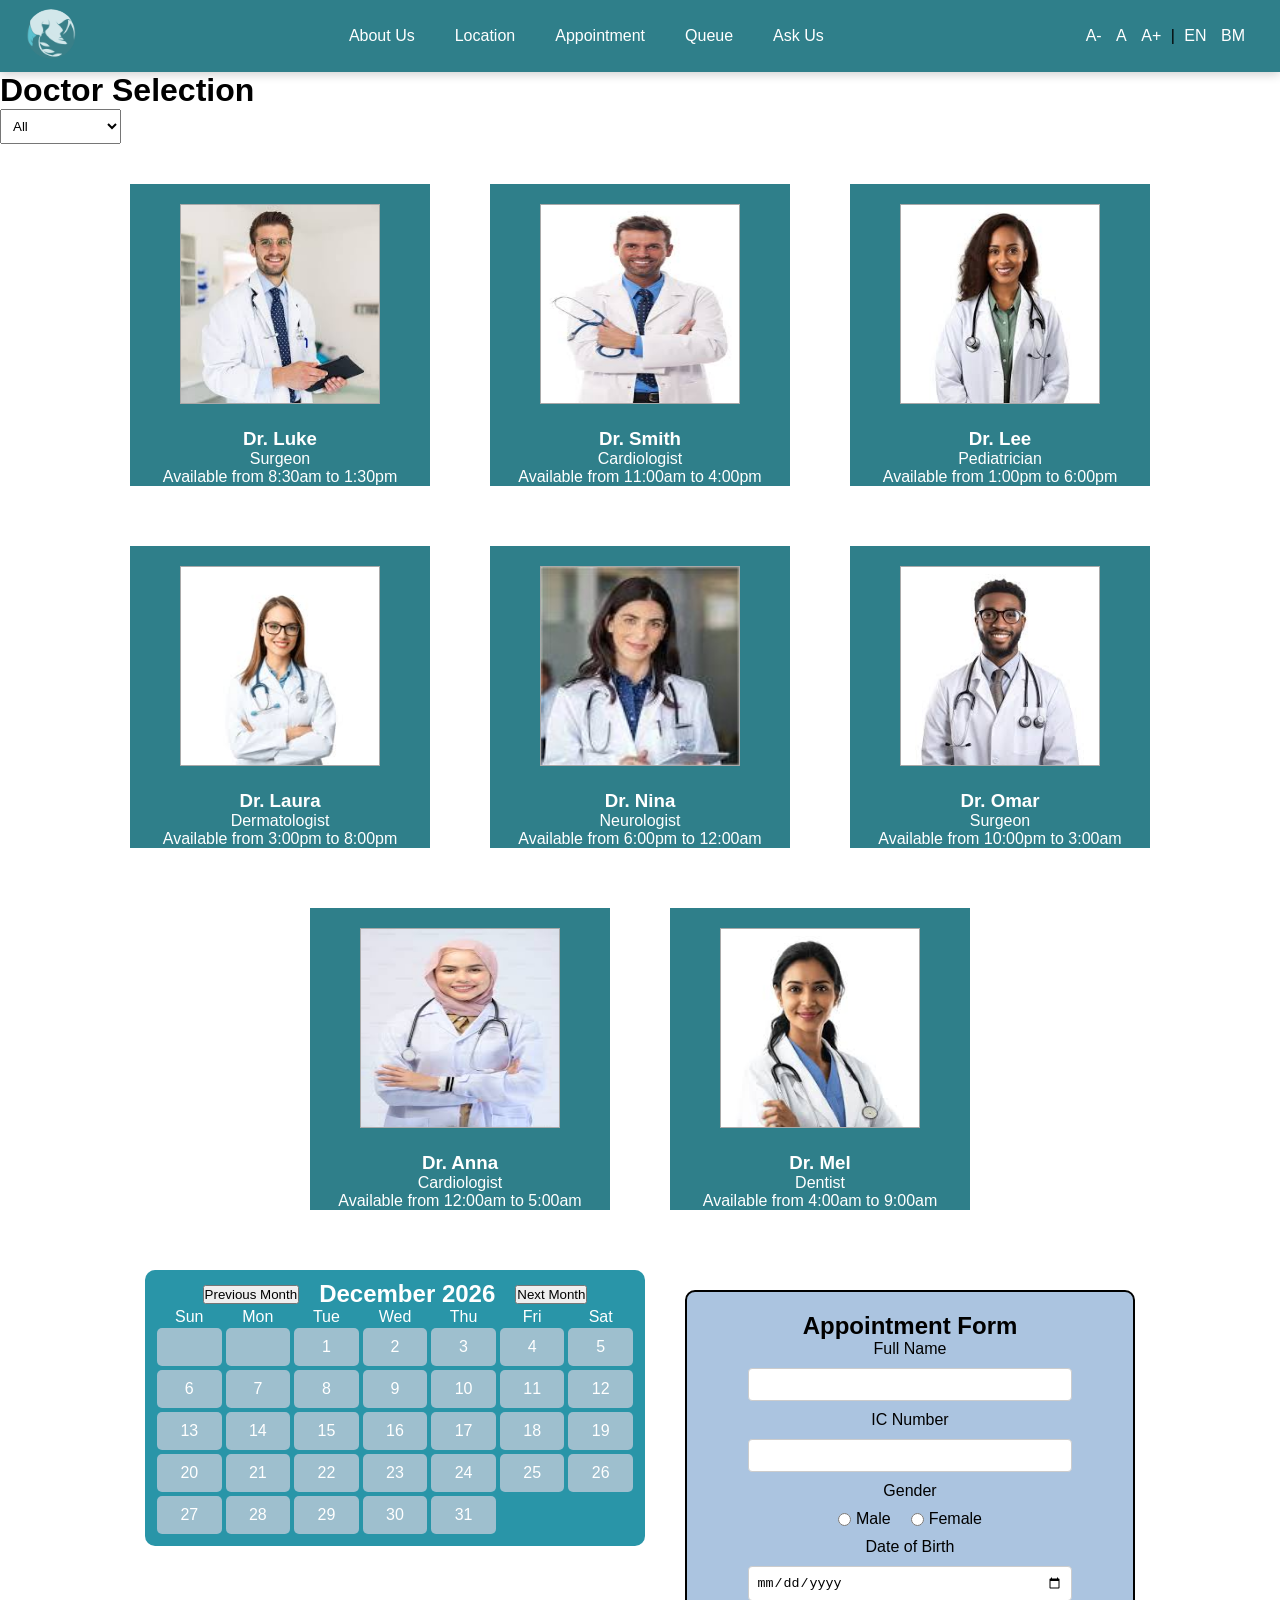
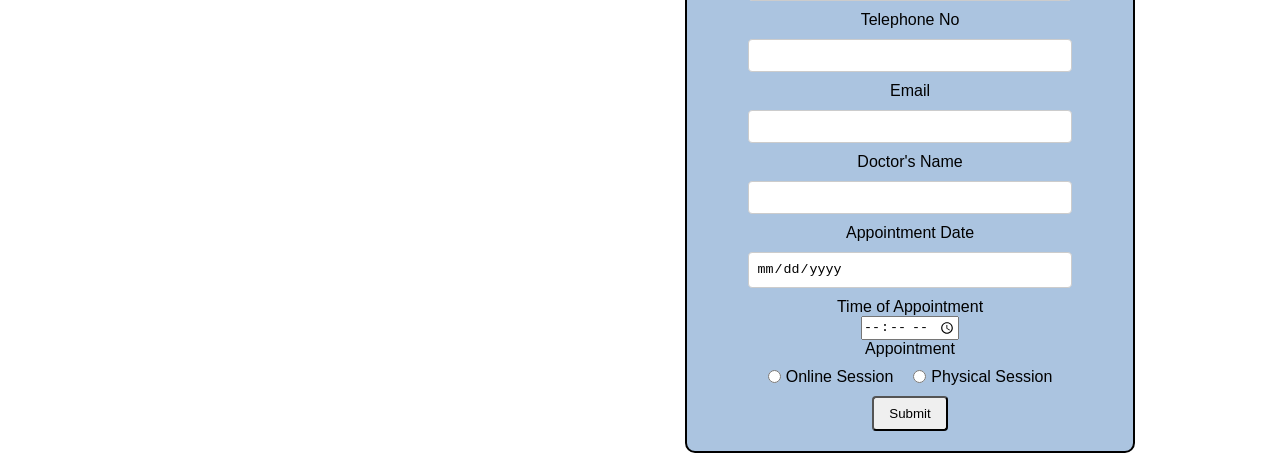
==== commit 6cf27667: "mcm ii" ====
--- a/app.html
+++ b/app.html
@@ -156,7 +156,7 @@
     {
         name:"Dr. Omar",
         speciality: "Surgeon",
-        image:"doc_image/doc6.jpeg",
+        image:"doc_image/doc6.jpg",
         caption:"Available from 10:00pm to 3:00am",
         availability: { start: "22:00", end: "03:00" }
     },
@@ -164,7 +164,7 @@
     {
         name:"Dr. Anna",
         speciality: "Cardiologist",
-        image:"doc_image/doc7.jpeg",
+        image:"doc_image/doc7.jpg",
         caption:"Available from 12:00am to 5:00am",
         availability: { start: "00:00", end: "05:00" }
     },
@@ -172,12 +172,13 @@
     {
         name:"Dr. Mel",
         speciality:"Dentist",
-        image:"doc_image/doc8.jpeg",
+        image:"doc_image/doc8.jpg",
         caption:"Available from 4:00am to 9:00am",
         availability: { start: "04:00", end: "09:00" }
     }
-
 ];
+
+let currentLang = "en";
 
 displayDoctors(doctors);
 
@@ -185,6 +186,7 @@
 function filterDoctors()
 {
     let selected = document.getElementById("filter").value;
+
     if(selected === "all")
     {
         displayDoctors(doctors);
@@ -192,7 +194,9 @@
 
     else
     {
-        let filtered = doctors.filter(doc => doc.speciality === selected);
+        let filtered =
+        doctors.filter(doc => doc.speciality === selected);
+
         displayDoctors(filtered);
     }
 }
@@ -201,40 +205,99 @@
 function displayDoctors(list)
 {
     let container = document.getElementById("doctorList");
+
     container.innerHTML = "";
+
     for(let i = 0; i < list.length; i++)
     {
+        let specialityText = list[i].speciality;
+        let captionText = list[i].caption;
+
+        // BM translation
+        if(currentLang === "bm")
+        {
+            if(list[i].speciality === "Surgeon")
+            {
+                specialityText = "Pakar Bedah";
+            }
+
+            else if(list[i].speciality === "Cardiologist")
+            {
+                specialityText = "Pakar Jantung";
+            }
+
+            else if(list[i].speciality === "Pediatrician")
+            {
+                specialityText = "Pakar Kanak-Kanak";
+            }
+
+            else if(list[i].speciality === "Dermatologist")
+            {
+                specialityText = "Pakar Kulit";
+            }
+
+            else if(list[i].speciality === "Neurologist")
+            {
+                specialityText = "Pakar Saraf";
+            }
+
+            else if(list[i].speciality === "Dentist")
+            {
+                specialityText = "Doktor Gigi";
+            }
+
+            captionText = list[i].caption
+            .replace("Available from", "Tersedia dari")
+            .replace("to", "hingga");
+        }
+
         container.innerHTML += `
-        <div class="container" onclick="selectDoctor('${list[i].name}',this)">
-
-            <img class="doc_img" src="${list[i].image}" width="200" height="200">
+        <div class="container"
+        onclick="selectDoctor('${list[i].name}', this)">
+
+            <img class="doc_img"
+            src="${list[i].image}"
+            width="200"
+            height="200">
 
             <h3 class="imgcapt">${list[i].name}</h3>
 
-            <p>${list[i].speciality}</p>
-
-            <p>${list[i].caption}</p>
-
-        </div>`;
-    }
-}
+            <p>${specialityText}</p>
+
+            <p>${captionText}</p>
+
+        </div>
+        `;
+    }
+}
+
 let selectedDoctor = null;
 
 // Select doctor
 function selectDoctor(name, element)
 {
     let all = document.querySelectorAll(".container");
-    all.forEach(d => d.classList.remove("selectedDoctor"));
+
+    all.forEach(d =>
+    d.classList.remove("selectedDoctor"));
+
     element.classList.add("selectedDoctor");
+
     document.getElementById("docname").value = name;
-    selectedDoctor = doctors.find(d => d.name === name);
+
+    selectedDoctor =
+    doctors.find(d => d.name === name);
 }
 
 // FORM SUBMIT
-document.getElementById("appointmentForm").addEventListener("submit", function(e)
+document.getElementById("appointmentForm")
+.addEventListener("submit", function(e)
 {
     e.preventDefault();
-    let time = document.querySelector("input[name='app_time']").value;
+
+    let time =
+    document.querySelector("input[name='app_time']").value;
+
     if(!selectedDoctor)
     {
         alert(text[currentLang].selectDoctor);
@@ -261,6 +324,7 @@
             return;
         }
     }
+
     document.getElementById("successMsg").innerText =
     text[currentLang].submitted;
 });
@@ -272,11 +336,18 @@
 {
     const dates = document.getElementById("dates");
     const monthYear = document.getElementById("monthYear");
+
     dates.innerHTML = "";
+
     let year = currentDate.getFullYear();
     let month = currentDate.getMonth();
-    let firstDay = new Date(year, month, 1).getDay();
-    let totalDays = new Date(year, month + 1, 0).getDate();
+
+    let firstDay =
+    new Date(year, month, 1).getDay();
+
+    let totalDays =
+    new Date(year, month + 1, 0).getDate();
+
     monthYear.innerText =
     `${currentDate.toLocaleString("default",
     {month:"long", year:"numeric"})}`;
@@ -292,9 +363,11 @@
     for(let i = 1; i <= totalDays; i++)
     {
         let checkDate = new Date(year, month, i);
+
         if(checkDate < today)
         {
-            dates.innerHTML += `<div class="empty">${i}</div>`;
+            dates.innerHTML +=
+            `<div class="empty">${i}</div>`;
         }
 
         else
@@ -304,29 +377,39 @@
         }
     }
 }
-function prevMonth() 
-{ 
-    currentDate.setMonth(currentDate.getMonth() - 1); 
-    renderCalendar(); 
-}
-function nextMonth() 
-{
-    currentDate.setMonth(currentDate.getMonth() + 1); 
+
+function prevMonth()
+{
+    currentDate.setMonth(currentDate.getMonth() - 1);
     renderCalendar();
 }
 
+function nextMonth()
+{
+    currentDate.setMonth(currentDate.getMonth() + 1);
+    renderCalendar();
+}
+
 function selectDate(day, element)
 {
-    let allDates = document.querySelectorAll("#dates div");
-    allDates.forEach(d => d.classList.remove("selected"));
+    let allDates =
+    document.querySelectorAll("#dates div");
+
+    allDates.forEach(d =>
+    d.classList.remove("selected"));
+
     let month = currentDate.getMonth();
     let year = currentDate.getFullYear();
+
     element.classList.add("selected");
+
     let formattedDate =
     year + "-" +
     String(month + 1).padStart(2, '0') + "-" +
     String(day).padStart(2, '0');
-    document.getElementById("appointmentDate").value = formattedDate;
+
+    document.getElementById("appointmentDate").value =
+    formattedDate;
 }
 
 renderCalendar();
@@ -334,7 +417,9 @@
 // FONT SIZE
 function setFont(size)
 {
-    let elements = document.getElementsByClassName("resizable");
+    let elements =
+    document.getElementsByClassName("resizable");
+
     for(let i = 0; i < elements.length; i++)
     {
         elements[i].classList.remove("small-text");
@@ -368,10 +453,21 @@
         navApp: "Appointment",
         navQueue: "Queue",
         navAsk: "Ask Us",
+
         title: "Doctor Selection",
+
         all: "All",
+
+        surgeon: "Surgeon",
+        cardiologist: "Cardiologist",
+        pediatrician: "Pediatrician",
+        dermatologist: "Dermatologist",
+        neurologist: "Neurologist",
+        dentist: "Dentist",
+
         prev: "Previous Month",
         next: "Next Month",
+
         sun: "Sun",
         mon: "Mon",
         tue: "Tue",
@@ -379,22 +475,31 @@
         thu: "Thu",
         fri: "Fri",
         sat: "Sat",
+
         form: "Appointment Form",
+
         fullName: "Full Name",
         ic: "IC Number",
         gender: "Gender",
         male: "Male",
         female: "Female",
+
         dob: "Date of Birth",
         tel: "Telephone No",
         email: "Email",
+
         doctor: "Doctor's Name",
+
         appDate: "Appointment Date",
         appTime: "Time of Appointment",
+
         appointment: "Appointment",
+
         online: "Online Session",
         physical: "Physical Session",
+
         submit: "Submit",
+
         selectDoctor: "Please select a doctor first!",
         available: "Doctor only available between",
         submitted: "Your data has been submitted"
@@ -407,10 +512,21 @@
         navApp: "Temu Janji",
         navQueue: "Giliran",
         navAsk: "Tanya Kami",
+
         title: "Pemilihan Doktor",
+
         all: "Semua",
+
+        surgeon: "Pakar Bedah",
+        cardiologist: "Pakar Jantung",
+        pediatrician: "Pakar Kanak-Kanak",
+        dermatologist: "Pakar Kulit",
+        neurologist: "Pakar Saraf",
+        dentist: "Doktor Gigi",
+
         prev: "Bulan Sebelum",
         next: "Bulan Seterusnya",
+
         sun: "Ahad",
         mon: "Isn",
         tue: "Sel",
@@ -418,86 +534,164 @@
         thu: "Kha",
         fri: "Jum",
         sat: "Sab",
+
         form: "Borang Temu Janji",
+
         fullName: "Nama Penuh",
         ic: "Nombor IC",
         gender: "Jantina",
         male: "Lelaki",
         female: "Perempuan",
+
         dob: "Tarikh Lahir",
         tel: "No Telefon",
         email: "E-mel",
+
         doctor: "Nama Doktor",
+
         appDate: "Tarikh Temu Janji",
         appTime: "Masa Temu Janji",
+
         appointment: "Temu Janji",
+
         online: "Sesi Dalam Talian",
         physical: "Sesi Bersemuka",
+
         submit: "Hantar",
+
         selectDoctor: "Sila pilih doktor dahulu!",
         available: "Doktor hanya tersedia antara",
         submitted: "Data anda telah dihantar"
     }
 };
 
-let currentLang = "en";
-
 // CHANGE LANGUAGE
 function setLang(lang)
 {
     currentLang = lang;
 
     // navbar
-    document.getElementById("navAbout").innerHTML = text[lang].navAbout;
-    document.getElementById("navLocation").innerHTML = text[lang].navLocation;
-    document.getElementById("navApp").innerHTML = text[lang].navApp;
-    document.getElementById("navQueue").innerHTML = text[lang].navQueue;
-    document.getElementById("navAsk").innerHTML = text[lang].navAsk;
+    document.getElementById("navAbout").innerHTML =
+    text[lang].navAbout;
+
+    document.getElementById("navLocation").innerHTML =
+    text[lang].navLocation;
+
+    document.getElementById("navApp").innerHTML =
+    text[lang].navApp;
+
+    document.getElementById("navQueue").innerHTML =
+    text[lang].navQueue;
+
+    document.getElementById("navAsk").innerHTML =
+    text[lang].navAsk;
 
     // title
-    document.getElementById("title").innerHTML = text[lang].title;
+    document.getElementById("title").innerHTML =
+    text[lang].title;
 
     // filter
-    document.getElementById("allText").innerHTML = text[lang].all;
+    document.getElementById("allText").innerHTML =
+    text[lang].all;
+
+    document.querySelector("option[value='Surgeon']").innerHTML =
+    text[lang].surgeon;
+
+    document.querySelector("option[value='Cardiologist']").innerHTML =
+    text[lang].cardiologist;
+
+    document.querySelector("option[value='Pediatrician']").innerHTML =
+    text[lang].pediatrician;
+
+    document.querySelector("option[value='Dermatologist']").innerHTML =
+    text[lang].dermatologist;
+
+    document.querySelector("option[value='Neurologist']").innerHTML =
+    text[lang].neurologist;
+
+    document.querySelector("option[value='Dentist']").innerHTML =
+    text[lang].dentist;
 
     // calendar
-    document.getElementById("prevBtn").innerHTML = text[lang].prev;
-    document.getElementById("nextBtn").innerHTML = text[lang].next;
-
-    document.getElementById("sun").innerHTML = text[lang].sun;
-    document.getElementById("mon").innerHTML = text[lang].mon;
-    document.getElementById("tue").innerHTML = text[lang].tue;
-    document.getElementById("wed").innerHTML = text[lang].wed;
-    document.getElementById("thu").innerHTML = text[lang].thu;
-    document.getElementById("fri").innerHTML = text[lang].fri;
-    document.getElementById("sat").innerHTML = text[lang].sat;
+    document.getElementById("prevBtn").innerHTML =
+    text[lang].prev;
+
+    document.getElementById("nextBtn").innerHTML =
+    text[lang].next;
+
+    document.getElementById("sun").innerHTML =
+    text[lang].sun;
+
+    document.getElementById("mon").innerHTML =
+    text[lang].mon;
+
+    document.getElementById("tue").innerHTML =
+    text[lang].tue;
+
+    document.getElementById("wed").innerHTML =
+    text[lang].wed;
+
+    document.getElementById("thu").innerHTML =
+    text[lang].thu;
+
+    document.getElementById("fri").innerHTML =
+    text[lang].fri;
+
+    document.getElementById("sat").innerHTML =
+    text[lang].sat;
 
     // form
-    document.getElementById("formTitle").innerHTML = text[lang].form;
-
-    document.getElementById("fullNameLabel").innerHTML = text[lang].fullName;
-    document.getElementById("icLabel").innerHTML = text[lang].ic;
-    document.getElementById("genderLabel").innerHTML = text[lang].gender;
-    document.getElementById("maleText").innerHTML = text[lang].male;
-    document.getElementById("femaleText").innerHTML = text[lang].female;
-
-    document.getElementById("dobLabel").innerHTML = text[lang].dob;
-    document.getElementById("telLabel").innerHTML = text[lang].tel;
-    document.getElementById("emailLabel").innerHTML = text[lang].email;
-    document.getElementById("doctorLabel").innerHTML = text[lang].doctor;
-
-    document.getElementById("dateLabel").innerHTML = text[lang].appDate;
-    document.getElementById("timeLabel").innerHTML = text[lang].appTime;
+    document.getElementById("formTitle").innerHTML =
+    text[lang].form;
+
+    document.getElementById("fullNameLabel").innerHTML =
+    text[lang].fullName;
+
+    document.getElementById("icLabel").innerHTML =
+    text[lang].ic;
+
+    document.getElementById("genderLabel").innerHTML =
+    text[lang].gender;
+
+    document.getElementById("maleText").innerHTML =
+    text[lang].male;
+
+    document.getElementById("femaleText").innerHTML =
+    text[lang].female;
+
+    document.getElementById("dobLabel").innerHTML =
+    text[lang].dob;
+
+    document.getElementById("telLabel").innerHTML =
+    text[lang].tel;
+
+    document.getElementById("emailLabel").innerHTML =
+    text[lang].email;
+
+    document.getElementById("doctorLabel").innerHTML =
+    text[lang].doctor;
+
+    document.getElementById("dateLabel").innerHTML =
+    text[lang].appDate;
+
+    document.getElementById("timeLabel").innerHTML =
+    text[lang].appTime;
 
     document.getElementById("appointmentLabel").innerHTML =
     text[lang].appointment;
 
-    document.getElementById("onlineText").innerHTML = text[lang].online;
-    document.getElementById("physicalText").innerHTML = text[lang].physical;
-
-    document.getElementById("submitBtn").value = text[lang].submit;
-}
-
+    document.getElementById("onlineText").innerHTML =
+    text[lang].online;
+
+    document.getElementById("physicalText").innerHTML =
+    text[lang].physical;
+
+    document.getElementById("submitBtn").value =
+    text[lang].submit;
+
+    // refresh doctor cards
+    filterDoctors();
+}
 </script>
 </body>
 </html>
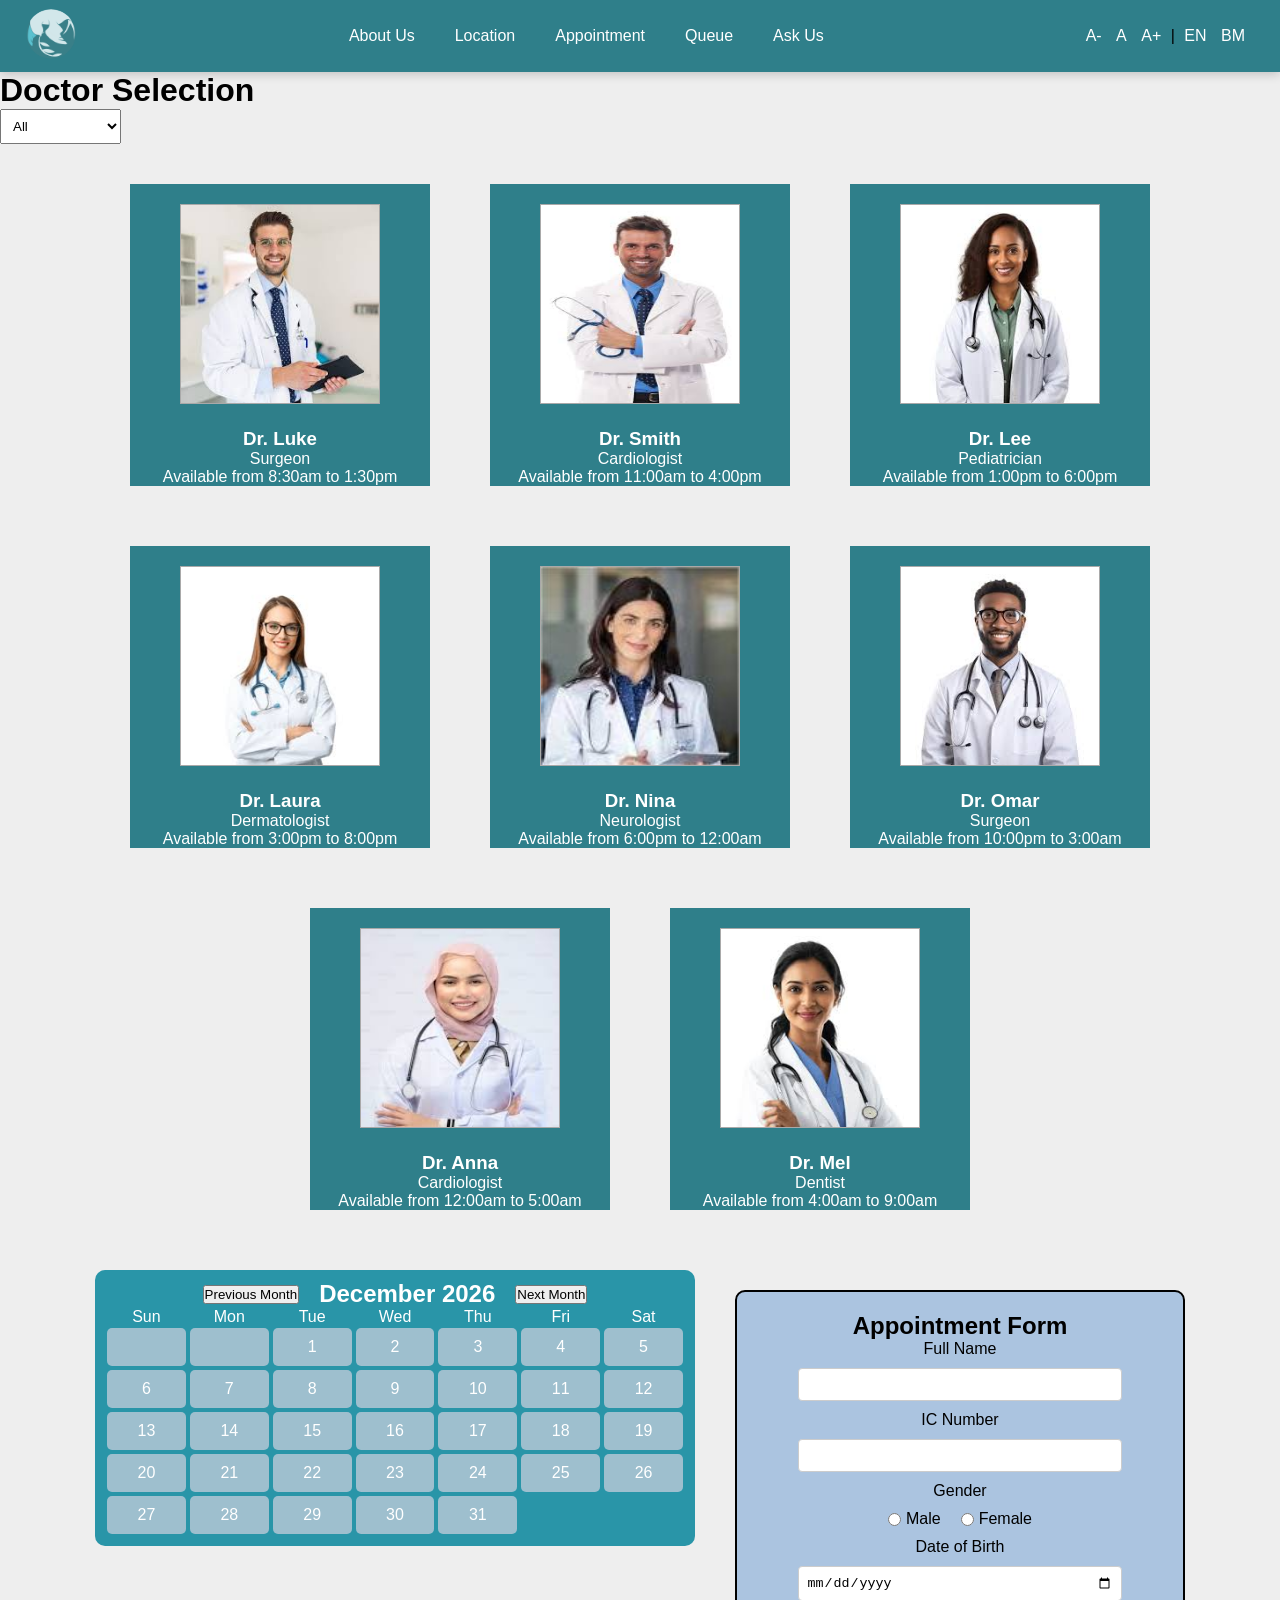
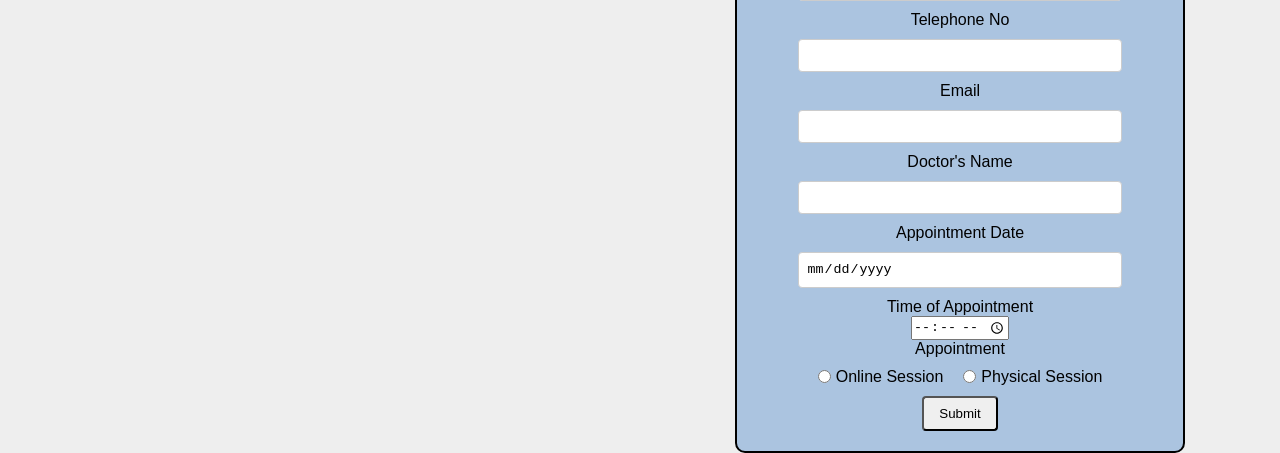
==== commit 6ad1ca85: "publisher" ====
--- a/app.html
+++ b/app.html
@@ -11,12 +11,12 @@
 <body>
 <div class="navbar">
     <div class="logo">
-        <a href="homepage.html">
-            <img src="img/logo.png" alt="To homepage">
+        <a href="index.html">
+            <img src="img/logo.png" alt="To index">
         </a>
     </div>
     <div class="menu resizable medium-text">
-        <a href="homepage.html#about-us" id="navAbout">About Us</a>
+        <a href="index.html#about-us" id="navAbout">About Us</a>
         <a href="location.html" id="navLocation">Location</a>
         <a href="app.html" id="navApp">Appointment</a>
         <a href="queue.html" id="navQueue">Queue</a>
--- a/app.css
+++ b/app.css
@@ -2,7 +2,8 @@
                         padding:0;
                         box-sizing:border-box;}
 
-body                    {font-family:Arial;}
+body                    {font-family:Arial;
+                        background: #eee;}
 
 .small-text             {font-size:12px;}
 
@@ -93,7 +94,7 @@
                         transition:0.2s;}
 
 /* ===== CALENDAR ===== */
-.calendar               {width:500px;
+.calendar               {width:600px;
                         padding:10px;
                         text-align:center;
                         color:white;
